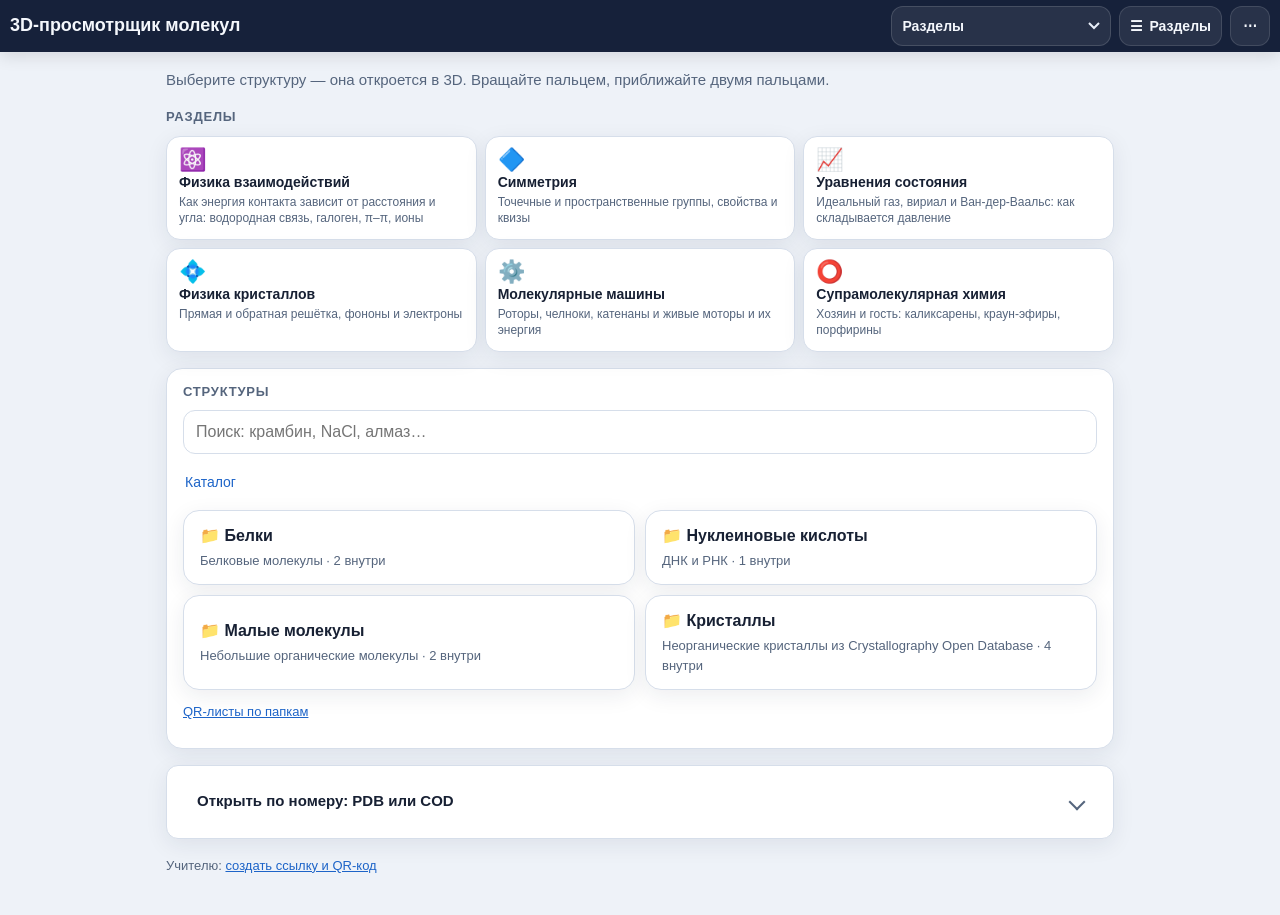
==== index.html @ 047ef9d2 "Catalog and teacher page: shared header, sections menu, «⋯ Ещё», accordions and dark theme; on phone" ====
<!doctype html>
<html lang="ru">
<head>
<meta charset="utf-8">
<meta name="viewport" content="width=device-width, initial-scale=1, maximum-scale=1, user-scalable=no, viewport-fit=cover">
<meta name="theme-color" content="#1f2a44">
<meta name="apple-mobile-web-app-capable" content="yes">
<meta name="mobile-web-app-capable" content="yes">
<title>3D-просмотрщик структур</title>
<link rel="icon" href="data:image/svg+xml,%3Csvg xmlns='http://www.w3.org/2000/svg' viewBox='0 0 64 64'%3E%3Ccircle cx='20' cy='40' r='12' fill='%23e74c3c'/%3E%3Ccircle cx='44' cy='22' r='12' fill='%233498db'/%3E%3Cpath d='M20 40L44 22' stroke='%23555' stroke-width='6'/%3E%3C/svg%3E">
<style>
  :root { --vbar: rgba(22,30,50,.86); --vfg: #fff; --vacc: #4da3ff; --sb: env(safe-area-inset-bottom, 0px); --st: env(safe-area-inset-top, 0px); }
  * { box-sizing: border-box; -webkit-tap-highlight-color: transparent; }
  html, body { margin: 0; height: 100%; overflow: hidden; background: var(--ui-bg); font: 15px/1.35 var(--ui-font); color: var(--ui-fg); overscroll-behavior: none; }
  #viewer { position: fixed; inset: 0; width: 100vw; height: 100vh; height: 100dvh; touch-action: none; }
  #topbar { position: fixed; top: 0; left: 0; right: 0; padding: calc(8px + var(--st)) 12px 8px; display: flex; align-items: center; gap: 8px; background: linear-gradient(var(--vbar), rgba(22,30,50,.0)); color: var(--vfg); pointer-events: none; z-index: 5; }
  #title { flex: 1; font-weight: 600; font-size: 16px; white-space: nowrap; overflow: hidden; text-overflow: ellipsis; text-shadow: 0 1px 3px rgba(0,0,0,.6); }
  #topbar button { pointer-events: auto; }
  .round { width: 40px; height: 40px; border-radius: 50%; border: 0; background: var(--vbar); color: #fff; font-size: 18px; display: grid; place-items: center; cursor: pointer; }
  #toolbar { position: fixed; left: 0; right: 0; bottom: 0; z-index: 5; display: flex; justify-content: space-around; gap: 2px; padding: 6px 4px calc(6px + var(--sb)); background: var(--vbar); backdrop-filter: blur(8px); -webkit-backdrop-filter: blur(8px); overflow-x: auto; }
  #toolbar button, #toolbar a.tb { flex: 1 1 0; min-width: 0; background: none; border: 0; color: #fff; display: flex; flex-direction: column; align-items: center; gap: 2px; font-size: 10px; line-height: 1.1; text-align: center; padding: 4px 0; border-radius: 10px; cursor: pointer; text-decoration: none; }
  #toolbar button:active, #toolbar button.on { background: rgba(255,255,255,.14); }
  #toolbar svg { width: 24px; height: 24px; stroke: currentColor; fill: none; stroke-width: 2; stroke-linecap: round; stroke-linejoin: round; }
  #toolbar button.on { color: var(--vacc); }
  .sheet { position: fixed; left: 0; right: 0; bottom: 0; z-index: 20; background: var(--ui-surface); color: var(--ui-fg); border-radius: 18px 18px 0 0; box-shadow: 0 -6px 30px rgba(0,0,0,.25); max-height: 78vh; overflow: auto; padding: 8px 16px calc(18px + var(--sb)); transform: translateY(105%); transition: transform .22s ease, visibility 0s linear .22s; visibility: hidden; }
  .sheet.open { transform: none; visibility: visible; transition: transform .22s ease, visibility 0s; }
  .sheet .grab { width: 40px; height: 5px; border-radius: 3px; background: var(--ui-line); margin: 2px auto 10px; }
  .sheet h3 { margin: 6px 0 8px; font-size: 17px; }
  .sheet h4 { margin: 14px 0 6px; font-size: 13px; color: var(--ui-muted); text-transform: uppercase; letter-spacing: .04em; }
  .chips { display: flex; flex-wrap: wrap; gap: 8px; }
  .chip { border: 1px solid var(--ui-line); background: var(--ui-surface-2); border-radius: 20px; padding: 9px 14px; font-size: 14px; cursor: pointer; color: var(--ui-fg); }
  .chip.sel { background: var(--ui-acc); border-color: var(--ui-acc); color: var(--ui-acc-fg); }
  .row { display: flex; align-items: center; justify-content: space-between; padding: 10px 0; border-bottom: 1px solid var(--ui-line); font-size: 15px; }
  .row input[type=checkbox] { width: 22px; height: 22px; }
  #backdrop { position: fixed; inset: 0; background: rgba(0,0,0,.25); z-index: 15; display: none; }
  #backdrop.show { display: block; }
  dl { margin: 0; display: grid; grid-template-columns: auto 1fr; gap: 6px 12px; font-size: 14px; }
  dt { color: var(--ui-muted); } dd { margin: 0; word-break: break-word; }
  #toast { position: fixed; left: 50%; bottom: calc(84px + var(--sb)); transform: translateX(-50%); background: rgba(20,24,36,.92); color: #fff; padding: 9px 14px; border-radius: 12px; font-size: 14px; z-index: 30; opacity: 0; transition: opacity .2s; pointer-events: none; max-width: 92vw; text-align: center; }
  #toast.show { opacity: 1; }
  #legend { position: fixed; left: 10px; top: calc(52px + var(--st)); z-index: 6; display: flex; flex-direction: column; gap: 3px; pointer-events: none; max-width: 46vw; }
  #legend div { background: rgba(255,255,255,.88); color: #1d2433; border-radius: 8px; padding: 3px 7px; font-size: 11px; display: flex; gap: 6px; align-items: center; }
  #legend i { width: 12px; height: 12px; border-radius: 3px; display: inline-block; }
  .ixrow { width: 100%; text-align: left; border: 0; border-bottom: 1px solid var(--ui-line); background: transparent; color: var(--ui-fg); padding: 8px 2px; font: inherit; display: flex; gap: 8px; align-items: center; cursor: pointer; }
  .ixrow i { width: 10px; height: 10px; border-radius: 50%; flex: none; }
  #overlay { position: fixed; inset: 0; z-index: 40; display: grid; place-items: center; background: var(--ui-bg); color: var(--ui-fg); padding: 24px; text-align: center; }
  #overlay.hide { display: none; }
  .spinner { width: 46px; height: 46px; border: 4px solid var(--ui-line); border-top-color: var(--ui-acc); border-radius: 50%; animation: spin 0.9s linear infinite; margin: 0 auto 14px; }
  @keyframes spin { to { transform: rotate(360deg); } }
  .err { color: #b3261e; max-width: 420px; }
  a { color: var(--ui-acc); }
  html[data-theme="dark"] .err { color: #fca5a5; }
  .btn { display: inline-flex; align-items: center; justify-content: center; background: var(--ui-acc); color: var(--ui-acc-fg); border: 0; border-radius: 12px; padding: 0 18px; min-height: 44px; font-size: 15px; text-decoration: none; cursor: pointer; }
  .btn.sec { background: var(--ui-surface-2); color: var(--ui-fg); }
  /* Каталог: обычная страница с общей шапкой (assets/ui) */
  #catalog { display: none; }
  html.catmode, html.catmode body { height: auto; overflow-y: auto; overscroll-behavior: auto; }
  html.catmode #viewer, html.catmode #legend { display: none; }
  html.catmode #catalog { display: block; }
  #catalog .wrap { max-width: 980px; margin: 0 auto; padding: 18px 16px calc(28px + var(--sb)); }
  #catalog .hero h1 { font-size: 26px; line-height: 1.2; margin: 0 0 6px; }
  #catalog .hero .muted { font-size: 15px; }
  @media (min-width: 821px) { #catalog .hero h1 { display: none; } }
  .cards { display: grid; gap: 10px; margin: 12px 0; }
  @media (min-width: 760px) { .cards { grid-template-columns: 1fr 1fr; } }
  .card { display: block; width: 100%; text-align: left; font: inherit; cursor: pointer; background: var(--ui-surface); border: 1px solid var(--ui-line); border-radius: 14px; padding: 14px 16px; text-decoration: none; color: inherit; box-shadow: var(--ui-shadow); }
  .card:hover, .seccard:hover { border-color: var(--ui-acc); }
  .card b { display: block; font-size: 16px; margin-bottom: 3px; color: var(--ui-fg); }
  .card span { color: var(--ui-muted); font-size: 13px; }
  .card .tag { display: inline-block; margin-top: 6px; font-size: 12px; color: var(--ui-acc); background: var(--ui-acc-soft); border-radius: 8px; padding: 2px 8px; }
  .idform { display: flex; gap: 8px; margin-top: 8px; }
  .idform input, .search { font-size: 16px; padding: 0 12px; min-height: 44px; border-radius: 12px; border: 1px solid var(--ui-line); background: var(--ui-surface); color: var(--ui-fg); min-width: 0; }
  .idform input { flex: 1; }
  .idform input.upper { text-transform: uppercase; }
  .muted { color: var(--ui-muted); font-size: 13px; }
  .hidden { display: none !important; }
  .crumbs { display: flex; flex-wrap: wrap; gap: 4px; align-items: center; margin: 12px 0 4px; font-size: 14px; }
  .crumbs button { border: 0; background: none; color: var(--ui-acc); font: inherit; padding: 4px 2px; cursor: pointer; min-height: 32px; }
  .crumbs span { color: var(--ui-muted); }
  .search { width: 100%; }
  .block { background: var(--ui-surface); border: 1px solid var(--ui-line); border-radius: var(--ui-r-lg); box-shadow: var(--ui-shadow); padding: 14px 16px; margin: 16px 0; }
  .block > h2, .sections h2, #sheetSecs h3 { font-size: 13px; margin: 0 0 10px; color: var(--ui-muted); text-transform: uppercase; letter-spacing: .06em; }
  .sections { margin: 18px 0 4px; }
  .secgrid { display: grid; grid-template-columns: 1fr 1fr; gap: 8px; }
  @media (min-width: 760px) { #catalog .secgrid { grid-template-columns: 1fr 1fr 1fr; } }
  .seccard { display: flex; flex-direction: column; gap: 3px; background: var(--ui-surface); border: 1px solid var(--ui-line); border-radius: 14px; padding: 12px; text-decoration: none; color: inherit; box-shadow: var(--ui-shadow); min-height: 104px; }
  .seccard .ico { font-size: 22px; line-height: 1; }
  .seccard b { display: block; font-size: 14px; line-height: 1.25; color: var(--ui-fg); }
  .seccard .desc { color: var(--ui-muted); font-size: 12px; line-height: 1.35; }
  #catalog details.ui-fold { margin: 12px 0 0; }
  #catalog details.ui-fold > summary { font-size: 15px; }
  .idlabel { display: block; margin: 10px 0 0; font-size: 13px; color: var(--ui-muted); }
  #catalog .teach { margin-top: 18px; }
  /* круглая кнопка «← Каталог» поверх молекулы */
  a.round { text-decoration: none; pointer-events: auto; }
</style>
<link rel="stylesheet" href="assets/ui/theme.css">
<script>
(function () {
  try {
    var t = localStorage.getItem('ui-theme');
    if (t !== 'dark' && t !== 'light') t = matchMedia('(prefers-color-scheme: dark)').matches ? 'dark' : 'light';
    document.documentElement.setAttribute('data-theme', t);
  } catch (e) { document.documentElement.setAttribute('data-theme', 'light'); }
})();
</script>
</head>
<body data-ui-noback data-ui-title="3D-просмотрщик молекул">
<div id="viewer"></div>
<div id="legend"></div>

<div id="topbar">
  <a class="round" href="./" id="bHome" aria-label="← Каталог" title="← Каталог">←</a>
  <div id="title">Загрузка…</div>
  <button class="round" id="bInfo" aria-label="Информация" title="Информация">i</button>
</div>

<nav id="toolbar">
  <button id="bStyle" data-lock><svg viewBox="0 0 24 24"><circle cx="6" cy="17" r="3"/><circle cx="18" cy="7" r="3"/><path d="M8.5 15.5l7-7"/></svg>Стиль</button>
  <button id="bMeas"><svg viewBox="0 0 24 24"><path d="M4 17l6-6 3 3 7-8"/><path d="M14 6h6v6"/></svg>Измерения</button>
  <button id="bReset"><svg viewBox="0 0 24 24"><path d="M3 12a9 9 0 1 0 3-6.7"/><path d="M3 4v5h5"/></svg>Сброс</button>
  <button id="bSpin"><svg viewBox="0 0 24 24"><path d="M21 12a9 9 0 1 1-3-6.7"/><path d="M21 4v5h-5"/></svg>Вращать</button>
  <button id="bShot"><svg viewBox="0 0 24 24"><path d="M4 8h3l2-3h6l2 3h3v11H4z"/><circle cx="12" cy="13" r="3.5"/></svg>Фото</button>
  <button id="bSecs" type="button" aria-label="Разделы"><svg viewBox="0 0 24 24"><rect x="3" y="3" width="7" height="7" rx="1.5"/><rect x="14" y="3" width="7" height="7" rx="1.5"/><rect x="3" y="14" width="7" height="7" rx="1.5"/><rect x="14" y="14" width="7" height="7" rx="1.5"/></svg>Разделы</button>
  <button id="bFull"><svg viewBox="0 0 24 24"><path d="M4 9V4h5M20 9V4h-5M4 15v5h5M20 15v5h-5"/></svg>Экран</button>
</nav>

<div id="backdrop"></div>

<section class="sheet" id="sheetStyle" aria-label="Вид">
  <div class="grab"></div>
  <h3>Вид молекулы</h3>
  <h4>Стиль</h4><div class="chips" id="chStyle"></div>
  <h4>Цвет</h4><div class="chips" id="chColor"></div>
  <h4>Подписи</h4><div class="chips" id="chLabels"></div>
  <h4>Ещё</h4>
  <label class="row">Поверхность <input type="checkbox" id="cSurf"></label>
  <label class="row">Тёмный фон <input type="checkbox" id="cDark"></label>
  <label class="row">Показать воду <input type="checkbox" id="cWater"></label>
  <label class="row">Показать водороды <input type="checkbox" id="cH"></label>
  <label class="row">Добавить недостающие H <input type="checkbox" id="cAddH"></label>
  <div id="surfBox" class="hidden">
    <h4>Тип поверхности</h4><div class="chips" id="chSurf"></div>
    <h4>Цвет поверхности</h4><div class="chips" id="chScol"></div>
    <label class="f" style="display:block;margin-top:8px">Область</label>
    <div class="chips" id="chSsel"></div>
  </div>
  <h4>Взаимодействия</h4><div class="chips" id="chIx"></div>
  <div class="chips" id="chIxSel"></div>
  <button class="chip" id="bIxList" type="button">Список контактов</button>
  <div id="crystalBox" class="hidden">
    <h4>Кристалл</h4>
    <label class="row">Элементарная ячейка <input type="checkbox" id="cCell"></label>
    <div class="chips" id="chRep"></div>
  </div>
</section>

<section class="sheet" id="sheetMeas" aria-label="Измерения">
  <div class="grab"></div>
  <h3>Измерения</h3>
  <div class="chips" id="chMeas">
    <button type="button" class="chip" data-m="d">Расстояние</button>
    <button type="button" class="chip" data-m="a">Угол</button>
    <button type="button" class="chip" data-m="t">Двугранный угол</button>
  </div>
  <p class="muted" id="measHint">Выберите режим и нажимайте атомы по порядку. Сдвиг и вращение атом не выбирают.</p>
  <div class="chips">
    <button type="button" class="chip" id="bMeasUndo">Назад</button>
    <button type="button" class="chip" id="bMeasCancel">Отмена</button>
    <button type="button" class="chip" id="bMeasClear">Очистить все</button>
  </div>
  <div id="measList"></div>
</section>

<section class="sheet" id="sheetIx" aria-label="Контакты">
  <div class="grab"></div>
  <h3>Контакты</h3>
  <div id="ixList"></div>
</section>

<section class="sheet" id="sheetSecs" aria-label="Разделы">
  <div class="grab"></div>
  <h3>Разделы</h3>
  <div class="secgrid" id="secSheet"></div>
</section>

<section class="sheet" id="sheetInfo" aria-label="Информация">
  <div class="grab"></div>
  <h3 id="iTitle"></h3>
  <dl id="iList"></dl>
  <h4>Управление</h4>
  <p class="muted" style="margin:0">Один палец — вращать. Два пальца: щипок — масштаб, параллельный сдвиг — панорама (можно сразу оба, как на карте). На компьютере: левая кнопка — вращать, колёсико — масштаб, правая кнопка или Ctrl+перетаскивание — панорама.</p>
  <p style="margin:14px 0 0"><a href="./" id="lCatalog">Все структуры</a></p>
</section>

<div id="toast"></div>

<div id="overlay"><div><div class="spinner"></div><div id="ovText">Загружаю структуру…</div></div></div>

<div id="catalog">
  <header class="top" data-ui-header><h1>3D-просмотрщик молекул</h1></header>
  <a href="teacher.html" data-ui-more>🎓 Страница учителя: ссылка и QR</a>
  <a href="qr.html" data-ui-more>QR-листы по папкам</a>
  <button type="button" data-ui-more data-ui-theme>Тема</button>
  <div class="wrap">
    <div class="hero">
      <h1>3D-просмотрщик молекул</h1>
      <div class="muted" id="catLead">Выберите структуру — она откроется в 3D. Вращайте пальцем, приближайте двумя пальцами.</div>
    </div>
    <section class="sections" id="secSections" aria-label="Разделы" data-ui-sec="Разделы">
      <h2>Разделы</h2>
      <div class="secgrid" id="secHome"></div>
    </section>
    <section class="block" id="secStructs" data-ui-sec="Структуры">
      <h2>Структуры</h2>
      <input class="search" id="qSearch" type="search" placeholder="Поиск: крамбин, NaCl, алмаз…" autocomplete="off" enterkeyhint="search">
      <div class="crumbs" id="crumbs"></div>
      <div class="cards" id="cards"><div class="muted">Загружаю список…</div></div>
      <p class="muted" id="qrRow"></p>
    </section>
    <details class="block ui-fold" id="secIds" data-fold="ids" data-ui-sec="Открыть по номеру">
      <summary>Открыть по номеру: PDB или COD</summary>
      <div class="ui-fold-body">
        <label class="idlabel" for="idInput">Белок или ДНК по PDB ID (RCSB)</label>
        <form class="idform" id="idForm"><input class="upper" id="idInput" placeholder="например, 1CRN" maxlength="12" autocomplete="off"><button class="btn">Открыть</button></form>
        <label class="idlabel" for="codInput">Кристалл по номеру COD</label>
        <form class="idform" id="codForm"><input id="codInput" placeholder="например, 1000041" inputmode="numeric" maxlength="10" autocomplete="off"><button class="btn">Открыть</button></form>
      </div>
    </details>
    <p class="muted teach">Учителю: <a href="teacher.html">создать ссылку и QR-код</a></p>
  </div>
</div>

<script src="assets/ui/ui.js"></script>
<script src="assets/vendor/3Dmol-min.js"></script>
<script>window.$3Dmol || document.write('<script src="https://cdn.jsdelivr.net/npm/3dmol@2.5.5/build/3Dmol-min.js"><\/script>')</script>
<script src="assets/vendor/pako.min.js"></script>
<script>window.pako || document.write('<script src="https://cdn.jsdelivr.net/npm/pako@2.1.0/dist/pako.min.js"><\/script>')</script>
<script src="assets/chem.js"></script>
<script src="assets/core.js"></script>
<script>
(function () {
  'use strict';
  const $ = id => document.getElementById(id);
  const o = PV.parseParams();
  let mv = null, loaded = null, info = null;

  function toast(msg, ms) { const t = $('toast'); t.textContent = msg; t.classList.add('show'); clearTimeout(toast._t); toast._t = setTimeout(() => t.classList.remove('show'), ms || 2200); }
  function openSheet(id) { closeSheets(); $(id).classList.add('open'); $('backdrop').classList.add('show'); }
  function closeSheets() { document.querySelectorAll('.sheet.open').forEach(s => s.classList.remove('open')); $('backdrop').classList.remove('show'); }
  $('backdrop').onclick = closeSheets;
  // свайп вниз закрывает шторку
  document.querySelectorAll('.sheet').forEach(s => { let y0 = null; s.addEventListener('touchstart', e => { y0 = s.scrollTop <= 0 ? e.touches[0].clientY : null; }, { passive: true }); s.addEventListener('touchend', e => { if (y0 != null && e.changedTouches[0].clientY - y0 > 70) closeSheets(); y0 = null; }, { passive: true }); });

  // ---------- каталог (если ссылка без структуры) ----------
  let catalog = null, catPath = '';
  function entryHref(entry) { return PV.entryHref(entry.path); }
  function renderCatalog() {
    const q = $('qSearch').value.trim().toLowerCase();
    const box = $('cards');
    box.innerHTML = '';
    $('crumbs').innerHTML = '';
    const tree = catalog.tree || { folders: [], entries: [], title: 'Каталог' };
    if (q) {
      const hits = PV.flatEntries(catalog).filter(e => {
        const src = e.source || {};
        const blob = [e.title, e.description, e.slug, e.path, src.id, src.cid, src.file, src.type].join(' ').toLowerCase();
        return blob.includes(q);
      });
      $('crumbs').textContent = 'Поиск';
      for (const e of hits) box.appendChild(entryCard(e, true));
      if (!hits.length) box.innerHTML = '<div class="muted">Ничего не найдено.</div>';
      $('qrRow').innerHTML = '';
      return;
    }
    const node = PV.findFolder(catalog, catPath) || tree;
    const parts = catPath ? catPath.split('/') : [];
    const crumbBtn = (label, path) => {
      const b = document.createElement('button'); b.type = 'button'; b.textContent = label;
      b.onclick = () => { catPath = path; history.replaceState(null, '', path ? '?folder=' + encodeURIComponent(path) : location.pathname); renderCatalog(); };
      return b;
    };
    $('crumbs').appendChild(crumbBtn('Каталог', ''));
    let acc = '';
    for (const part of parts) {
      acc = acc ? acc + '/' + part : part;
      const sep = document.createElement('span'); sep.textContent = ' / ';
      $('crumbs').append(sep, crumbBtn(part, acc));
    }
    for (const f of node.folders || []) {
      const a = document.createElement('button'); a.type = 'button'; a.className = 'card';
      const n = (f.entries || []).length + (f.folders || []).length;
      a.innerHTML = '<b></b><span></span>';
      a.querySelector('b').textContent = '📁 ' + (f.title || f.path);
      a.querySelector('span').textContent = (f.description ? f.description + ' · ' : '') + n + ' внутри';
      a.onclick = () => { catPath = f.path; history.replaceState(null, '', '?folder=' + encodeURIComponent(f.path)); renderCatalog(); };
      box.appendChild(a);
    }
    for (const e of node.entries || []) box.appendChild(entryCard(e, false));
    if (!(node.folders || []).length && !(node.entries || []).length) box.innerHTML = '<div class="muted">В этой папке пока пусто.</div>';
    $('qrRow').innerHTML = '';
    if (catPath) {
      const a = document.createElement('a');
      a.href = 'qr.html?folder=' + encodeURIComponent(catPath);
      a.textContent = 'QR-лист этой папки';
      $('qrRow').appendChild(a);
    } else {
      const a = document.createElement('a'); a.href = 'qr.html'; a.textContent = 'QR-листы по папкам';
      $('qrRow').appendChild(a);
    }
  }
  function sourceTag(e) {
    const s = e.source || {};
    if (s.type === 'cod') return 'COD ' + (s.id || '');
    if (s.type === 'ccdc') return 'CCDC ' + (s.id || '');
    if (s.type === 'rcsb') return 'RCSB ' + (s.id || '');
    if (s.type === 'pubchem') return 'PubChem ' + (s.cid || '');
    return s.file || '';
  }
  function entryCard(e, withPath) {
    const a = document.createElement('a'); a.className = 'card'; a.href = entryHref(e);
    a.innerHTML = '<b></b><span></span>';
    a.querySelector('b').textContent = e.title || e.slug;
    const bits = [];
    if (e.description) bits.push(e.description);
    if (withPath && e.path && e.path.includes('/')) bits.push(e.path.split('/').slice(0, -1).join(' / '));
    a.querySelector('span').textContent = bits.join(' · ');
    const tag = sourceTag(e);
    if (tag) { const t = document.createElement('div'); t.className = 'tag'; t.textContent = tag; a.appendChild(t); }
    return a;
  }
  async function showCatalog() {
    $('overlay').classList.add('hide'); $('catalog').classList.add('show'); document.documentElement.classList.add('catmode');
    $('topbar').classList.add('hidden'); $('toolbar').classList.add('hidden');
    document.title = '3D-просмотрщик молекул';
    const folder = new URLSearchParams(location.search).get('folder') || '';
    catPath = folder;
    try {
      catalog = await PV.loadIndex();
      renderCatalog();
    } catch (e) { $('cards').innerHTML = '<div class="muted">Список структур недоступен (structures/index.json).</div>'; }
  }
  $('qSearch').addEventListener('input', () => catalog && renderCatalog());
  $('idForm').onsubmit = e => { e.preventDefault(); const v = $('idInput').value.trim(); if (v) location.href = '?id=' + encodeURIComponent(v.toUpperCase()); };
  $('codForm').onsubmit = e => { e.preventDefault(); const v = $('codInput').value.trim(); if (v) location.href = '?cod=' + encodeURIComponent(v); };

  // ---------- загрузка структуры ----------
  function showError(e) {
    const box = document.createElement('div');
    const msg = document.createElement('div');
    msg.className = 'err'; msg.id = 'errText';
    msg.textContent = 'Не удалось открыть структуру. ' + (e && e.message || e);
    box.appendChild(msg);
    if (e && e.link) {
      const a = document.createElement('a');
      a.className = 'btn'; a.href = e.link; a.target = '_blank'; a.rel = 'noopener';
      a.textContent = 'Открыть карточку источника'; a.style.marginTop = '12px';
      box.appendChild(document.createElement('p')).appendChild(a);
    }
    const p = document.createElement('p');
    const back = document.createElement('a'); back.className = 'btn sec'; back.href = './'; back.textContent = 'Открыть список структур';
    p.appendChild(back); box.appendChild(p);
    $('overlay').innerHTML = ''; $('overlay').appendChild(box); $('overlay').classList.remove('hide');
  }
  async function start() {
    try { if (o.entry) await PV.applyCatalogEntry(o); }
    catch (e) { console.warn(e); showError(e); return; }
    if (!o.src) return showCatalog();
    document.body.style.background = '#' + o.bg;
    try {
      loaded = await PV.loadSource(o.src, o);
      info = PV.parseHeader(loaded.text, loaded.fmt, loaded.name);
      mv = new PV.MolView($('viewer'), o);
      mv.onMeas = () => renderMeas();
      mv.onAtomClick = a => {
        const parts = [a.elem];
        if (a.atom && a.atom !== a.elem) parts.push('(' + a.atom + ')');
        if (a.resn && mv.stats.isMacro) parts.push('· ' + a.resn + ' ' + a.resi + (a.chain ? ' цепь ' + a.chain : ''));
        else if (a.resn && a.resn !== 'UNL' && a.resn !== 'UNK') parts.push('· ' + a.resn);
        if (a.partialCharge != null && isFinite(+a.partialCharge)) parts.push('· заряд ' + (+a.partialCharge).toFixed(2));
        toast(ELEM[a.elem] ? parts.join(' ') + ' — ' + ELEM[a.elem] : parts.join(' '));
      };
      mv.load(loaded.text, loaded.fmt);
      let entry = o.entryMeta || null;
      if (!entry && (o.src.kind === 'repo' || o.src.cod)) {
        try {
          const j = await PV.loadIndex();
          const rel = (o.src.path || '').replace(/^\.\//, '').replace(/^structures\//, '');
          const base = rel.split('/').pop();
          entry = PV.flatEntries(j).find(s => {
            const folder = s.path.includes('/') ? s.path.split('/').slice(0, -1).join('/') : '';
            const fp = (folder ? folder + '/' : '') + ((s.source && s.source.file) || '');
            return fp === rel;
          }) || PV.flatEntries(j).filter(s => s.source && s.source.file === base).length === 1 && PV.flatEntries(j).find(s => s.source && s.source.file === base);
        } catch (e) { /* каталог необязателен */ }
      }
      if (entry && entry.description) info.description = entry.description;
      const title = o.title || (entry && entry.title) || PV.titleCase(info.compound[0] && info.title.length > 70 ? info.compound.join(', ') : info.title) || loaded.name;
      $('title').textContent = title; document.title = title + ' — 3D';
      fillInfo(title);
      syncUI();
      $('overlay').classList.add('hide');
    } catch (e) {
      console.warn(e);
      showError(e);
    }
  }
  const ELEM = { H: 'водород', C: 'углерод', N: 'азот', O: 'кислород', S: 'сера', P: 'фосфор', F: 'фтор', CL: 'хлор', Cl: 'хлор', BR: 'бром', Br: 'бром', I: 'иод', NA: 'натрий', Na: 'натрий', K: 'калий', MG: 'магний', Mg: 'магний', CA: 'кальций', Ca: 'кальций', FE: 'железо', Fe: 'железо', ZN: 'цинк', Zn: 'цинк', CU: 'медь', Cu: 'медь', MN: 'марганец', Mn: 'марганец', CO: 'кобальт', Co: 'кобальт', NI: 'никель', Ni: 'никель', SE: 'селен', Se: 'селен', B: 'бор', SI: 'кремний', Si: 'кремний' };

  function fillInfo(title) {
    $('iTitle').textContent = title;
    const st = mv.stats, rows = [];
    if (info.description) rows.push(['Описание', info.description]);
    if (info.title && info.title !== title) rows.push(['Название', PV.titleCase(info.title)]);
    if (info.compound.length) rows.push(['Молекулы', info.compound.map(PV.titleCase).join('; ')]);
    if (info.idcode) rows.push(['PDB ID', info.idcode]);
    if (info.organism) rows.push(['Организм', PV.titleCase(info.organism)]);
    if (info.method) rows.push(['Метод', PV.titleCase(info.method)]);
    if (info.resolution) rows.push(['Разрешение', info.resolution]);
    rows.push(['Атомов', st.atoms.toLocaleString('ru-RU') + (st.water ? ' (из них воды: ' + st.water + ')' : '')]);
    if (st.aminoacids) rows.push(['Аминокислот', st.aminoacids]);
    if (st.nucleotides) rows.push(['Нуклеотидов', st.nucleotides + '+']);
    if (st.chains.length && st.isMacro) rows.push(['Цепи', st.chains.join(', ')]);
    if (mv.hasCell) {
      const c = mv.model.getCrystData();
      if (c) rows.push(['Ячейка', [c.a, c.b, c.c].map(x => Number(x).toFixed(2)).join(' × ') + ' Å']);
      rows.push(['Повтор ячеек', PV.repLabel(mv.o.rep)]);
    }
    if (mv.chargeMethod) rows.push(['Заряды', mv.chargeMethod]);
    if (mv.hWarn) rows.push(['Водороды', mv.hWarn]);
    rows.push(['Источник', loaded.origin + ' (' + loaded.fmt.toUpperCase() + ')']);
    $('iList').innerHTML = '';
    for (const [k, v] of rows) { const dt = document.createElement('dt'); dt.textContent = k; const dd = document.createElement('dd'); dd.textContent = v; $('iList').append(dt, dd); }
    const link = loaded.link || (info.idcode ? 'https://www.rcsb.org/structure/' + info.idcode : '');
    if (link) { const dt = document.createElement('dt'); dt.textContent = 'Подробнее'; const dd = document.createElement('dd'); const a = document.createElement('a'); a.href = link; a.target = '_blank'; a.rel = 'noopener'; a.textContent = link.replace(/^https:\/\/(www\.)?/, ''); dd.append(a); $('iList').append(dt, dd); }
  }

  // ---------- панель «Стиль» ----------
  function chips(boxId, dict, key, filter) {
    const box = $(boxId); box.innerHTML = '';
    for (const [k, label] of Object.entries(dict)) {
      if (filter && !filter(k)) continue;
      const b = document.createElement('button'); b.className = 'chip'; b.textContent = label; b.dataset.k = k;
      b.onclick = () => { mv.apply({ [key]: k }); syncUI(); };
      box.appendChild(b);
    }
  }
  function syncUI() {
    const st = mv.stats;
    chips('chStyle', PV.STYLES, 'style', k => k !== 'auto' && (k !== 'cartoon' || st.hasPolymer));
    chips('chColor', PV.COLORS, 'color', k => k !== 'auto' && ((k !== 'chain' && k !== 'ss') || st.isMacro));
    chips('chLabels', PV.LABELS, 'labels', k => k !== 'res' || st.isMacro);
    const es = mv.effectiveStyle(), ec = mv.effectiveColor(es);
    $('chStyle').querySelectorAll('.chip').forEach(c => c.classList.toggle('sel', c.dataset.k === es));
    $('chColor').querySelectorAll('.chip').forEach(c => c.classList.toggle('sel', c.dataset.k === ec));
    $('chLabels').querySelectorAll('.chip').forEach(c => c.classList.toggle('sel', c.dataset.k === mv.o.labels));
    $('cSurf').checked = PV.isOn(mv.o.surface) || ['vdw', 'ms', 'sas'].includes(mv.o.surface);
    $('cDark').checked = PV.isDark(mv.o.bg);
    $('cWater').checked = PV.isOn(mv.o.water); $('cWater').closest('.row').classList.toggle('hidden', !st.water);
    $('cH').checked = PV.isOn(mv.o.h); $('cH').closest('.row').classList.toggle('hidden', !st.hyd && !PV.isOn(mv.o.addh));
    $('cAddH').checked = PV.isOn(mv.o.addh);
    const surfOn = !!mv._surfType();
    $('surfBox').classList.toggle('hidden', !surfOn);
    chipSet('chSurf', { '1': 'Авто', vdw: 'vdW', sas: 'SAS', ses: 'SES' }, mv.o.surface === 'ms' ? 'ses' : (['vdw', 'sas', 'ses'].includes(mv.o.surface) ? mv.o.surface : '1'), v => mv.apply({ surface: v }));
    chipSet('chScol', { '': 'Как молекула', element: 'Элементы', charge: 'Заряд', hp: 'Гидрофобность', chain: 'Цепи' }, mv.o.scol || '', v => mv.apply({ scol: v }));
    chipSet('chSsel', { all: 'Вся', ligand: 'Лиганд', chain: 'Цепь', res: 'Остаток' }, mv.o.ssel || 'all', v => mv.apply({ ssel: v }));
    const ixOn = new Set(String(mv.o.ix || '').split(/[,+\s]+/).filter(Boolean));
    chipSet('chIx', { hb: 'H-связи', xb: 'Галоген', salt: 'Ионные', pi: 'π–π', cat: 'Катион–π', hp: 'Гидрофоб.', vdw: 'vdW' }, null, (k) => {
      if (ixOn.has(k)) ixOn.delete(k); else ixOn.add(k);
      mv.apply({ ix: [...ixOn].join(',') });
      syncUI();
    }, ixOn);
    chipSet('chIxSel', { all: 'Все пары', chain: 'Между цепями', ligand: 'Лиганд/белок', res: 'У остатка' }, mv.o.ixsel || 'all', v => mv.apply({ ixsel: v }));
    renderLegend();
    renderIxList();
    renderMeas();
    $('crystalBox').classList.toggle('hidden', !mv.hasCell);
    $('cCell').checked = PV.isOn(mv.o.cell);
    const repBox = $('chRep'); repBox.innerHTML = '';
    if (mv.hasCell) {
      for (const [k, label] of Object.entries(PV.REPS)) {
        const b = document.createElement('button'); b.type = 'button'; b.className = 'chip'; b.textContent = label;
        const on = k === '' ? !PV.parseRep(mv.o.rep) : PV.repLabel(mv.o.rep) === PV.repLabel(k);
        b.classList.toggle('sel', on);
        b.onclick = () => { mv.apply({ rep: k }); syncUI(); };
        repBox.appendChild(b);
      }
    }
    $('bSpin').classList.toggle('on', !!mv.spinning);
    document.body.style.background = '#' + mv.o.bg;
  }
  $('cSurf').onchange = e => { if (e.target.checked && mv.stats.atoms > 20000) toast('Поверхность для большой молекулы считается долго…', 3000); setTimeout(() => { mv.apply({ surface: e.target.checked ? '1' : '0' }); syncUI(); }, 30); };
  $('cDark').onchange = e => { const bg = e.target.checked ? (PV.isDark(o.bg) ? o.bg : '111827') : (PV.isDark(o.bg) ? 'ffffff' : o.bg); mv.apply({ bg }); syncUI(); };
  $('cWater').onchange = e => mv.apply({ water: e.target.checked ? '1' : '0' });
  $('cH').onchange = e => mv.apply({ h: e.target.checked ? '1' : '0' });
  $('cAddH').onchange = e => { if (e.target.checked && mv.stats.atoms > 8000) toast('Большая структура: добавление H может занять время', 3000); mv.apply({ addh: e.target.checked ? '1' : '0' }); syncUI(); if (mv.hWarn) toast(mv.hWarn, 3200); };
  $('cCell').onchange = e => { mv.apply({ cell: e.target.checked ? '1' : '0' }); o.explicit.cell = true; mv.o.explicit = o.explicit; };
  $('bIxList').onclick = () => mv && openSheet('sheetIx');
  function chipSet(id, dict, current, fn, onSet) {
    const box = $(id); if (!box) return; box.innerHTML = '';
    for (const [k, label] of Object.entries(dict)) {
      const b = document.createElement('button'); b.type = 'button'; b.className = 'chip'; b.textContent = label;
      b.classList.toggle('sel', onSet ? onSet.has(k) : String(current) === String(k));
      b.onclick = () => { fn(k); if (!onSet) syncUI(); };
      box.appendChild(b);
    }
  }
  function renderLegend() {
    const box = $('legend'); if (!box || !mv) return; box.innerHTML = '';
    const items = [];
    if (mv.o.color === 'charge' || mv.o.scol === 'charge') {
      items.push(['#3b82f6', 'заряд −'], ['#ffffff', '0'], ['#ef4444', 'заряд +']);
      if (mv.chargeMethod) items.push(['#e5e7eb', mv.chargeMethod]);
    }
    if (mv.o.color === 'hp' || mv.o.scol === 'hp') items.push(['#f59e0b', 'гидрофобно'], ['#38bdf8', 'гидрофильно']);
    const seen = new Set();
    for (const rec of mv.interactions || []) {
      if (seen.has(rec.type) || !window.PVChem) continue;
      seen.add(rec.type);
      const spec = PVChem.IX[rec.type];
      if (spec) items.push([spec.color, spec.name]);
    }
    for (const [c, t] of items) {
      const d = document.createElement('div');
      d.innerHTML = '<i></i><span></span>';
      d.querySelector('i').style.background = c;
      d.querySelector('span').textContent = t;
      box.appendChild(d);
    }
  }
  function renderIxList() {
    const box = $('ixList'); if (!box || !mv) return; box.innerHTML = '';
    const list = mv.interactions || [];
    if (mv.ixWarn) { const p = document.createElement('p'); p.className = 'muted'; p.textContent = mv.ixWarn; box.appendChild(p); }
    if (!list.length) { const p = document.createElement('p'); p.className = 'muted'; p.textContent = mv.o.ix ? 'Таких контактов не найдено.' : 'Отметьте типы контактов в панели «Стиль».'; box.appendChild(p); return; }
    list.forEach((rec, i) => {
      const b = document.createElement('button'); b.type = 'button'; b.className = 'ixrow';
      const spec = window.PVChem ? PVChem.IX[rec.type] : null;
      b.innerHTML = '<i></i><span></span>';
      b.querySelector('i').style.background = spec ? spec.color : '#999';
      b.querySelector('span').textContent = rec.text;
      b.onclick = () => { const r = mv.focusInteraction(i); if (r) toast(r.text, 2600); };
      box.appendChild(b);
    });
  }

  // ---------- кнопки ----------
  if (PV.isOn(o.lock)) $('bStyle').classList.add('hidden');
  $('bStyle').onclick = () => mv && openSheet('sheetStyle');
  $('bMeas').onclick = () => mv && openSheet('sheetMeas');
  $('chMeas').onclick = e => {
    const b = e.target.closest('[data-m]'); if (!b || !mv) return;
    mv.setMeasMode(mv.measMode === b.dataset.m ? null : b.dataset.m);
    renderMeas();
  };
  $('bMeasUndo').onclick = () => { if (!mv) return; mv.undoPick(); renderMeas(); };
  $('bMeasCancel').onclick = () => { if (!mv) return; mv.cancelPick(); renderMeas(); };
  $('bMeasClear').onclick = () => { if (!mv) return; mv.clearMeas(); renderMeas(); };
  function renderMeas() {
    if (!mv) return;
    const mode = mv.measMode;
    const need = mode ? PV.MEAS_NEED[mode] : 0;
    $('chMeas').querySelectorAll('[data-m]').forEach(b => b.classList.toggle('sel', b.dataset.m === mode));
    $('bMeas').classList.toggle('on', !!mode);
    $('measHint').textContent = mode
      ? ('Выбрано ' + mv.pick.length + ' из ' + need + '. ' + (mode === 'd' ? 'Два атома — длина в ангстремах.' : mode === 'a' ? 'Три атома: угол при втором.' : 'Четыре атома по связи: двугранный угол от −180° до 180°.'))
      : 'Выберите режим и нажимайте атомы по порядку. Вращение и сдвиг двумя пальцами атом не выбирают.';
    const box = $('measList'); box.innerHTML = '';
    if (!mv.meas.length) {
      const p = document.createElement('p'); p.className = 'muted'; p.textContent = 'Пока нет измерений.'; box.appendChild(p); return;
    }
    mv.meas.forEach((m, i) => {
      const row = document.createElement('div'); row.className = 'ixrow';
      const span = document.createElement('span'); span.textContent = PV.MEAS_NAME[m.type] + ': ' + m.text;
      const del = document.createElement('button'); del.type = 'button'; del.textContent = '✕'; del.style.cssText = 'border:0;background:#fee2e2;border-radius:8px;padding:6px 8px;cursor:pointer';
      del.onclick = () => { mv.deleteMeas(i); renderMeas(); };
      row.append(span, del); box.appendChild(row);
    });
  }
  $('bInfo').onclick = () => mv && openSheet('sheetInfo');
  $('bReset').onclick = () => { if (!mv) return; mv.reset(); toast('Вид сброшен'); };
  $('bSpin').onclick = () => { if (!mv) return; mv.setSpin(!mv.spinning); syncUI(); };
  const SECTIONS = [
    ['interactions.html', '⚛️', 'Физика взаимодействий', 'Как энергия контакта зависит от расстояния и угла: водородная связь, галоген, π–π, ионы'],
    ['symmetry.html', '🔷', 'Симметрия', 'Точечные и пространственные группы, свойства и квизы'],
    ['eos.html', '📈', 'Уравнения состояния', 'Идеальный газ, вириал и Ван-дер-Ваальс: как складывается давление'],
    ['lattice.html', '💠', 'Физика кристаллов', 'Прямая и обратная решётка, фононы и электроны'],
    ['machines.html', '⚙️', 'Молекулярные машины', 'Роторы, челноки, катенаны и живые моторы и их энергия'],
    ['supra.html', '⭕', 'Супрамолекулярная химия', 'Хозяин и гость: каликсарены, краун-эфиры, порфирины']
  ];
  function fillSections(box) {
    if (!box || box.childElementCount) return;
    SECTIONS.forEach(s => {
      const a = document.createElement('a');
      a.className = 'seccard';
      a.href = s[0];
      a.innerHTML = '<span class="ico"></span><b></b><span class="desc"></span>';
      a.querySelector('.ico').textContent = s[1];
      a.querySelector('b').textContent = s[2];
      a.querySelector('.desc').textContent = s[3];
      box.appendChild(a);
    });
  }
  fillSections($('secHome'));
  // в шторке ссылки появляются только при открытии: на главной нет второй копии карточек
  $('bSecs').onclick = () => { fillSections($('secSheet')); openSheet('sheetSecs'); };
  $('bShot').onclick = async () => {
    if (!mv) return;
    try { await PV.saveImage(mv.pngDataURL(), PV.safeName($('title').textContent) + '.png'); } catch (e) { toast('Не удалось сохранить снимок'); }
  };
  const de = document.documentElement;
  const canFS = !!(de.requestFullscreen || de.webkitRequestFullscreen);
  if (!canFS) $('bFull').classList.add('hidden');
  $('bFull').onclick = () => {
    const fsEl = document.fullscreenElement || document.webkitFullscreenElement;
    if (fsEl) (document.exitFullscreen || document.webkitExitFullscreen).call(document);
    else (de.requestFullscreen || de.webkitRequestFullscreen).call(de);
  };
  document.addEventListener('fullscreenchange', () => $('bFull').classList.toggle('on', !!document.fullscreenElement));
  window.addEventListener('orientationchange', () => setTimeout(() => mv && (mv.viewer.resize(), mv.viewer.render()), 300));

  window.pdbViewer = { get mv() { return mv; }, get info() { return info; }, get loaded() { return loaded; } };
  start();
})();
</script>
</body>
</html>
---- assets/ui/theme.css ----
/* Общая дизайн-система учебных разделов: токены, шапка, карточки, чипы, кнопки, ползунки,
   свёртки, меню «⋯ Ещё», нижняя шторка и «сцена», которая на телефоне липнет к верху. */
:root {
  --ui-font: -apple-system, BlinkMacSystemFont, "Segoe UI", Roboto, "Helvetica Neue", Arial, sans-serif;
  --ui-fs-xs: 12px; --ui-fs-sm: 14px; --ui-fs: 16px; --ui-fs-lg: 18px; --ui-fs-xl: 22px;
  --ui-sp-1: 4px; --ui-sp-2: 8px; --ui-sp-3: 12px; --ui-sp-4: 16px; --ui-sp-5: 24px; --ui-sp-6: 32px;
  --ui-r-sm: 8px; --ui-r: 12px; --ui-r-lg: 16px; --ui-r-pill: 999px;
  --ui-touch: 44px;
  --ui-bar-h: 52px;
  --ui-safe-t: env(safe-area-inset-top, 0px);
  --ui-safe-b: env(safe-area-inset-bottom, 0px);
  --ui-stage-h: 50dvh;
  --ui-bg: #eef2f8;
  --ui-surface: #ffffff;
  --ui-surface-2: #f5f7fb;
  --ui-fg: #172033;
  --ui-muted: #55657d;
  --ui-line: #d6deea;
  --ui-acc: #1d64c8;
  --ui-acc-fg: #ffffff;
  --ui-acc-soft: #e4eefc;
  --ui-bar: #16213a;
  --ui-bar-fg: #f4f7fc;
  --ui-shadow: 0 6px 22px rgba(20, 32, 60, .08);
  --ui-shadow-lg: 0 18px 50px rgba(15, 25, 45, .22);
  --ui-focus: 0 0 0 3px color-mix(in srgb, var(--ui-acc) 40%, transparent);
  color-scheme: light;
}
html[data-theme="dark"] {
  --ui-bg: #0c121c;
  --ui-surface: #161f2f;
  --ui-surface-2: #1c2638;
  --ui-fg: #e8eef8;
  --ui-muted: #a3b1c7;
  --ui-line: #2b3a51;
  --ui-acc: #5aa9ff;
  --ui-acc-fg: #04121f;
  --ui-acc-soft: #1b3150;
  --ui-bar: #0a0f19;
  --ui-bar-fg: #eef3fb;
  --ui-shadow: 0 6px 22px rgba(0, 0, 0, .35);
  --ui-shadow-lg: 0 18px 50px rgba(0, 0, 0, .55);
  color-scheme: dark;
}
@media (prefers-color-scheme: dark) {
  html:not([data-theme]) {
    --ui-bg: #0c121c; --ui-surface: #161f2f; --ui-surface-2: #1c2638; --ui-fg: #e8eef8; --ui-muted: #a3b1c7;
    --ui-line: #2b3a51; --ui-acc: #5aa9ff; --ui-acc-fg: #04121f; --ui-acc-soft: #1b3150; --ui-bar: #0a0f19;
    color-scheme: dark;
  }
}
/* Старые переменные страниц читают общие токены, поэтому все разделы выглядят одинаково. */
html.ui {
  --bg: var(--ui-bg); --card: var(--ui-surface); --fg: var(--ui-fg); --ink: var(--ui-fg); --muted: var(--ui-muted);
  --line: var(--ui-line); --acc: var(--ui-acc); --acc-soft: var(--ui-acc-soft); --shadow: var(--ui-shadow);
  --chip: var(--ui-surface-2); --chip-fg: var(--ui-fg); --bar: var(--ui-bar);
}
html.ui body { font-family: var(--ui-font); background: var(--ui-bg); color: var(--ui-fg); -webkit-text-size-adjust: 100%; }
html.ui { scroll-behavior: smooth; }
@media (prefers-reduced-motion: reduce) { html.ui { scroll-behavior: auto; } }
html.ui :focus-visible { outline: none; box-shadow: var(--ui-focus); border-radius: var(--ui-r-sm); }
html.ui h2[id], html.ui [data-ui-sec] { scroll-margin-top: calc(var(--ui-bar-h) + var(--ui-safe-t) + 8px); }

/* ---------- шапка ---------- */
html.ui .ui-bar {
  position: sticky; top: 0; z-index: 40;
  display: flex; align-items: center; gap: var(--ui-sp-2);
  min-height: calc(var(--ui-bar-h) + var(--ui-safe-t));
  padding: var(--ui-safe-t) max(10px, env(safe-area-inset-right)) 0 max(10px, env(safe-area-inset-left));
  background: var(--ui-bar); color: var(--ui-bar-fg);
  box-shadow: 0 1px 0 rgba(255, 255, 255, .06), 0 4px 16px rgba(0, 0, 0, .12);
  margin: 0 !important; border: 0 !important; border-radius: 0 !important;
}
html.ui .ui-bar > .ui-orig { display: none !important; }
html.ui .ui-bar a.ui-back, html.ui .ui-bar .ui-btn {
  display: inline-flex; align-items: center; justify-content: center; gap: 6px;
  min-height: 40px; min-width: 40px; padding: 0 10px; border-radius: var(--ui-r);
  color: var(--ui-bar-fg); background: rgba(255, 255, 255, .08); border: 1px solid rgba(255, 255, 255, .12);
  font: 600 var(--ui-fs-sm)/1 var(--ui-font); text-decoration: none; cursor: pointer; white-space: nowrap;
}
html.ui .ui-bar a.ui-back:hover, html.ui .ui-bar .ui-btn:hover { background: rgba(255, 255, 255, .16); }
html.ui .ui-bar .ui-title { flex: 1 1 auto; min-width: 0; margin: 0; font: 700 var(--ui-fs-lg)/1.2 var(--ui-font); white-space: nowrap; overflow: hidden; text-overflow: ellipsis; color: var(--ui-bar-fg); }
html.ui .ui-bar .ui-jump {
  flex: 0 1 220px; min-width: 0; min-height: 40px; padding: 0 30px 0 10px; border-radius: var(--ui-r);
  color: var(--ui-bar-fg); background: rgba(255, 255, 255, .08) url("data:image/svg+xml,%3Csvg xmlns='http://www.w3.org/2000/svg' width='12' height='8'%3E%3Cpath d='M1 1l5 5 5-5' stroke='%23e8eef8' stroke-width='2' fill='none'/%3E%3C/svg%3E") no-repeat right 10px center;
  border: 1px solid rgba(255, 255, 255, .14); font: 600 var(--ui-fs-sm)/1 var(--ui-font); -webkit-appearance: none; appearance: none;
  text-overflow: ellipsis;
}
html.ui .ui-bar .ui-jump option { color: #111; background: #fff; }
.ui-menu { position: relative; }
.ui-menu > .ui-pop {
  position: absolute; right: 0; top: calc(100% + 6px); z-index: 60; min-width: 230px; max-width: min(92vw, 340px);
  max-height: min(70dvh, 520px); overflow: auto; padding: 6px;
  background: var(--ui-surface); color: var(--ui-fg); border: 1px solid var(--ui-line); border-radius: var(--ui-r-lg); box-shadow: var(--ui-shadow-lg);
}
.ui-menu > .ui-pop[hidden] { display: none; }
.ui-pop a, .ui-pop button, .ui-pop .ui-item {
  display: flex; align-items: center; gap: 10px; width: 100%; min-height: var(--ui-touch); padding: 8px 12px; margin: 0;
  border: 0; border-radius: var(--ui-r); background: transparent; color: var(--ui-fg); text-decoration: none; text-align: left;
  font: 500 var(--ui-fs) / 1.25 var(--ui-font); cursor: pointer; box-shadow: none;
}
.ui-pop a:hover, .ui-pop button:hover { background: var(--ui-acc-soft); }
.ui-pop a[aria-current="page"] { background: var(--ui-acc-soft); color: var(--ui-acc); font-weight: 700; }
.ui-pop .ui-sep { height: 1px; background: var(--ui-line); margin: 6px 4px; }
.ui-pop .ui-cap { font-size: var(--ui-fs-xs); color: var(--ui-muted); padding: 6px 12px 2px; text-transform: uppercase; letter-spacing: .04em; }
@media (max-width: 820px) {
  html.ui .ui-bar .ui-title { display: none; }
  html.ui .ui-bar .ui-jump { flex: 1 1 auto; }
  html.ui .ui-bar a.ui-back .ui-lbl { display: none; }
}
@media (max-width: 380px) { .ui-bar .ui-sec-btn .ui-lbl { display: none; } }

/* ---------- общие элементы ---------- */
html.ui .card, .ui-card { background: var(--ui-surface); border: 1px solid var(--ui-line); border-radius: var(--ui-r-lg); box-shadow: var(--ui-shadow); }
html.ui button, html.ui select, html.ui input, html.ui textarea { font-family: var(--ui-font); }
html.ui input[type="range"] { accent-color: var(--ui-acc); width: 100%; min-height: 32px; touch-action: pan-y; }
html.ui .chip, html.ui .chips button, html.ui .btn { min-height: 40px; }
@media (pointer: coarse) {
  html.ui button, html.ui .btn, html.ui .chip, html.ui select, html.ui summary { min-height: var(--ui-touch); }
  html.ui input[type="range"] { min-height: var(--ui-touch); }
  html.ui input[type="checkbox"], html.ui input[type="radio"] { width: 22px; height: 22px; }
}
.ui-val { font-variant-numeric: tabular-nums; font-weight: 700; color: var(--ui-acc); }
.ui-chip-select { display: none; width: 100%; min-height: var(--ui-touch); padding: 0 12px; border-radius: var(--ui-r); border: 1px solid var(--ui-line); background: var(--ui-surface); color: var(--ui-fg); font: 600 var(--ui-fs)/1 var(--ui-font); }
@media (max-width: 820px) {
  .ui-chips-to-select > .ui-chip-select { display: block; }
  .ui-chips-to-select > :not(.ui-chip-select) { display: none !important; }
}

/* ---------- свёртки ---------- */
details.ui-fold { border: 1px solid var(--ui-line); border-radius: var(--ui-r); background: var(--ui-surface); margin: var(--ui-sp-3) 0; }
details.ui-fold > summary {
  list-style: none; display: flex; align-items: center; gap: 10px; min-height: var(--ui-touch); padding: 8px 14px;
  font: 700 var(--ui-fs) / 1.25 var(--ui-font); cursor: pointer; user-select: none; -webkit-user-select: none;
}
details.ui-fold > summary::-webkit-details-marker { display: none; }
details.ui-fold > summary::after { content: ""; margin-left: auto; width: 10px; height: 10px; border-right: 2px solid var(--ui-muted); border-bottom: 2px solid var(--ui-muted); transform: rotate(45deg); transition: transform .15s; }
details.ui-fold[open] > summary::after { transform: rotate(-135deg); }
details.ui-fold > summary small { font-weight: 500; color: var(--ui-muted); font-size: var(--ui-fs-xs); }
details.ui-fold > .ui-fold-body { padding: 0 14px 14px; }
details.ui-fold.ui-flat { border: 0; background: transparent; margin: 0; }
details.ui-fold.ui-flat > .ui-fold-body { padding: 0; }

/* ---------- сегменты / вкладки ---------- */
.ui-seg { display: flex; gap: 4px; padding: 4px; background: var(--ui-surface-2); border: 1px solid var(--ui-line); border-radius: var(--ui-r); overflow-x: auto; scrollbar-width: none; }
.ui-seg::-webkit-scrollbar { display: none; }
.ui-seg > button { flex: 1 0 auto; min-height: 38px; padding: 0 12px; border: 0; border-radius: 9px; background: transparent; color: var(--ui-fg); font: 600 var(--ui-fs-sm)/1 var(--ui-font); cursor: pointer; }
.ui-seg > button[aria-selected="true"], .ui-seg > button.on { background: var(--ui-surface); color: var(--ui-acc); box-shadow: 0 1px 4px rgba(0, 0, 0, .12); }

/* ---------- сцена + управление ---------- */
.ui-pane { position: relative; }
.ui-stage { background: var(--ui-surface); }
.ui-stage-tabs { margin-bottom: 6px; }
.ui-readout { font: 600 var(--ui-fs-sm)/1.35 var(--ui-font); color: var(--ui-fg); }
.ui-readout:empty { display: none; }
@media (max-width: 820px) {
  .ui-pane > .ui-stage {
    position: sticky; top: calc(var(--ui-bar-h) + var(--ui-safe-t)); z-index: 20;
    max-height: var(--ui-stage-h); overflow: hidden;
    margin: 0 calc(-1 * var(--ui-pad, 12px)); padding: 8px var(--ui-pad, 12px) 6px;
    border-bottom: 1px solid var(--ui-line); box-shadow: 0 8px 16px -10px rgba(0, 0, 0, .25);
  }
  .ui-pane > .ui-controls :is(input, select, button, textarea, summary, label) {
    scroll-margin-top: calc(var(--ui-bar-h) + var(--ui-safe-t) + var(--ui-stage-h) + 12px);
    scroll-margin-bottom: calc(16px + var(--ui-safe-b));
  }
  .ui-pane > .ui-controls { padding-top: 6px; }
}
@media (min-width: 821px) {
  .ui-pane.ui-split { display: grid; grid-template-columns: minmax(0, 1.25fr) minmax(320px, 1fr); gap: var(--ui-sp-4); align-items: start; }
  .ui-pane.ui-split > .ui-stage { position: sticky; top: calc(var(--ui-bar-h) + 12px); }
  .ui-pane.ui-split > .ui-after { grid-column: 1 / -1; }
}

/* ---------- кнопки «⚙ Настройки» и нижняя шторка ---------- */
.ui-sheet-btn { display: none; }
@media (max-width: 820px) {
  .ui-sheet-btn { display: inline-flex; align-items: center; justify-content: center; gap: 6px; min-height: var(--ui-touch); padding: 0 14px; border-radius: var(--ui-r); border: 1px solid var(--ui-line); background: var(--ui-surface-2); color: var(--ui-fg); font: 600 var(--ui-fs-sm)/1 var(--ui-font); cursor: pointer; }
  .ui-sheet {
    position: fixed; left: 0; right: 0; bottom: 0; z-index: 70; max-height: 78dvh; overflow: auto;
    padding: 8px 16px calc(16px + var(--ui-safe-b)); background: var(--ui-surface); color: var(--ui-fg);
    border-radius: 18px 18px 0 0; box-shadow: var(--ui-shadow-lg); transform: translateY(105%); transition: transform .22s ease; visibility: hidden;
  }
  .ui-sheet.ui-open { transform: none; visibility: visible; }
  .ui-sheet-head { position: sticky; top: -8px; display: flex; align-items: center; gap: 8px; padding: 8px 0; background: var(--ui-surface); font-weight: 700; z-index: 1; }
  .ui-sheet-head::before { content: ""; position: absolute; left: 50%; top: 0; width: 40px; height: 4px; margin-left: -20px; border-radius: 4px; background: var(--ui-line); }
  .ui-sheet-head button { margin-left: auto; }
  .ui-scrim { position: fixed; inset: 0; z-index: 65; background: rgba(5, 10, 20, .45); }
}
@media (min-width: 821px) { .ui-sheet-head { display: none; } .ui-scrim { display: none; } }

/* ---------- ползунок-двойник рядом со своим графиком ---------- */
.ui-mirror { display: block; margin: 6px 0; }
.ui-mirror .ui-mirror-top { display: flex; justify-content: space-between; gap: 8px; font-size: var(--ui-fs-sm); }

/* ---------- служебное ---------- */
body > [data-ui-more] { display: none; }
.ui-pane.ui-split > :not(.ui-stage):not(.ui-controls) { grid-column: 1 / -1; }
@media (max-width: 820px) { .ui-wide-only { display: none !important; } }
@media (min-width: 821px) { .ui-narrow-only { display: none !important; } }
html.ui details.card.ui-fold { padding: 0; }
html.ui details.card.ui-fold > summary { font-size: var(--ui-fs-lg); padding: 12px 16px; }
html.ui details.card.ui-fold > .ui-fold-body { padding: 0 16px 16px; }
/* overflow-x: hidden на body ломает position: sticky — clip режет так же, но не делает прокрутку */
html.ui, html.ui body { overflow-x: clip; }
html.ui .ui-bar { flex-wrap: nowrap; }
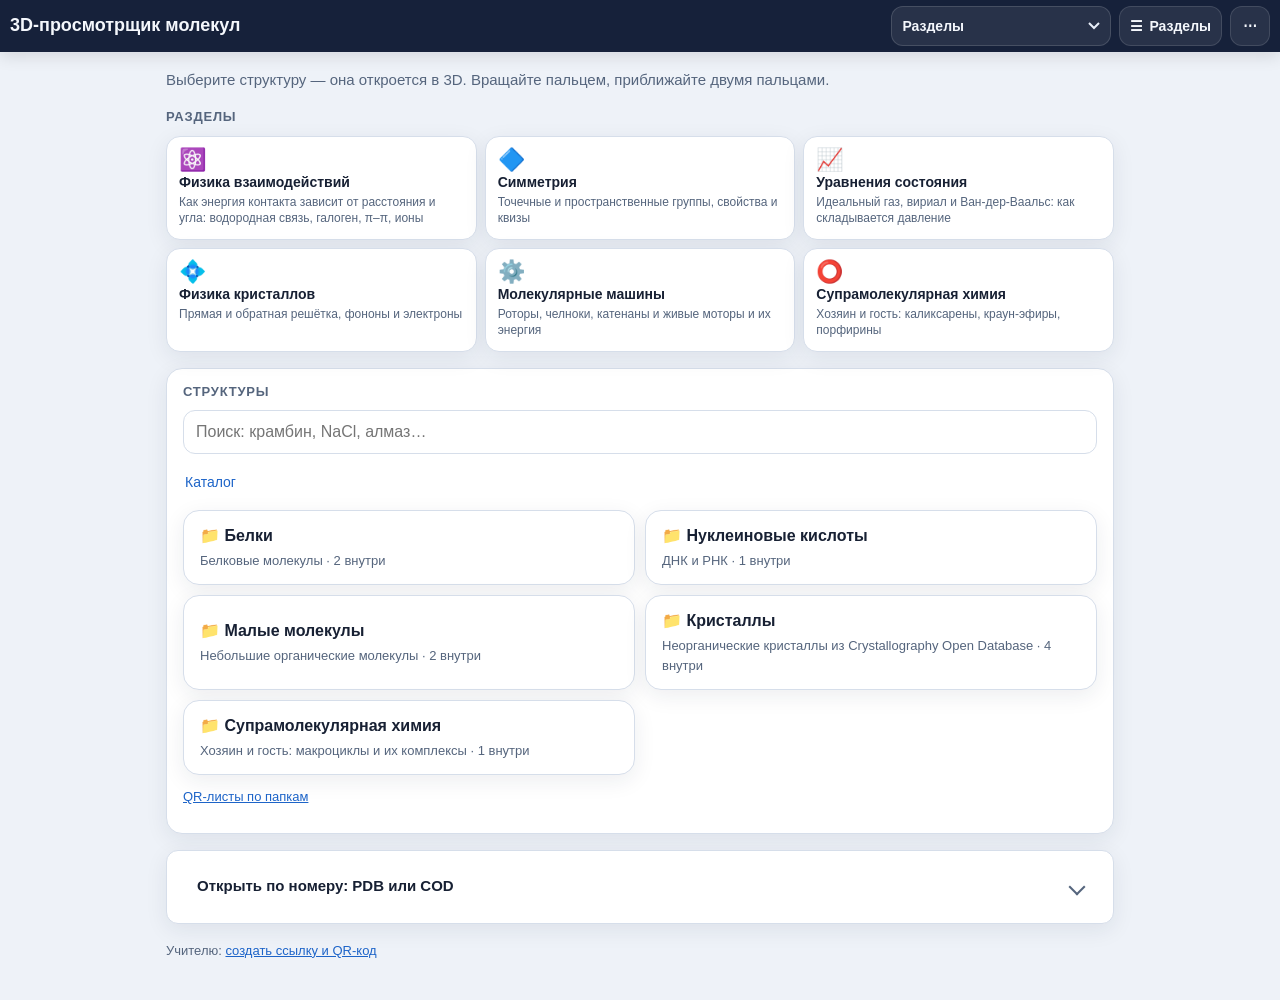
==== commit 8f50d841: "Supramolecular chemistry → Crown ethers: two aligned structure sets (complexes 1:1 / sandwich, annul" ====
--- a/index.html
+++ b/index.html
@@ -91,6 +91,30 @@
   #catalog details.ui-fold > summary { font-size: 15px; }
   .idlabel { display: block; margin: 10px 0 0; font-size: 13px; color: var(--ui-muted); }
   #catalog .teach { margin-top: 18px; }
+  /* набор структур: отдельное меню «Выбор структуры» (не модальное: молекулу видно и можно вращать) */
+  #sheetSet { z-index: 12; max-height: 46vh; max-height: 46dvh; padding-bottom: calc(14px + var(--sb)); }
+  #sheetSet .sethead { display: flex; align-items: flex-start; gap: 8px; }
+  #sheetSet .sethead h3 { flex: 1; margin: 2px 0 2px; }
+  #sheetSet .x { border: 0; background: var(--ui-surface-2); color: var(--ui-fg); border-radius: 50%; width: 34px; height: 34px; font-size: 16px; cursor: pointer; flex: none; }
+  #setCur { font-weight: 600; font-size: 15px; margin: 2px 0; }
+  #setDesc { margin: 0 0 4px; }
+  #sheetSet h4 { margin: 10px 0 6px; }
+  #sheetSet .chip { padding: 8px 12px; }
+  .chip.na { border-style: dashed; opacity: .55; }
+  .setrow { padding: 8px 0; }
+  .setlist { flex-direction: column; align-items: stretch; }
+  .setlist .chip { text-align: left; }
+  #setTitleBtn { position: absolute; top: calc(54px + var(--st)); left: 60px; max-width: calc(100vw - 120px) !important; pointer-events: auto; border: 0; background: rgba(22,30,50,.55); color: #fff; font: 600 13px/1.2 var(--ui-font); padding: 6px 10px; border-radius: 14px; cursor: pointer; max-width: 100%; white-space: nowrap; overflow: hidden; text-overflow: ellipsis; }
+  html.setopen #viewer { height: calc(100dvh - var(--seth, 0px)); }
+  html.setopen #setTitleBtn { display: none; }
+  #sheetSet .chip { padding: 7px 11px; font-size: 13.5px; }
+  #setDesc { font-size: 12.5px; }
+  @media (min-width: 821px) {
+    #sheetSet { left: auto; right: 12px; bottom: calc(76px + var(--sb)); top: calc(64px + var(--st)); width: 340px; max-height: none; border-radius: 16px; box-shadow: 0 8px 30px rgba(0,0,0,.25); transform: translateX(110%); }
+    #sheetSet.open { transform: none; }
+    #sheetSet .grab { display: none; }
+    html.setopen #viewer { height: 100vh; height: 100dvh; width: calc(100vw - 364px); }
+  }
   /* круглая кнопка «← Каталог» поверх молекулы */
   a.round { text-decoration: none; pointer-events: auto; }
 </style>
@@ -112,11 +136,13 @@
 <div id="topbar">
   <a class="round" href="./" id="bHome" aria-label="← Каталог" title="← Каталог">←</a>
   <div id="title">Загрузка…</div>
+  <button type="button" id="setTitleBtn" class="hidden" aria-label="Выбор структуры"></button>
   <button class="round" id="bInfo" aria-label="Информация" title="Информация">i</button>
 </div>
 
 <nav id="toolbar">
   <button id="bStyle" data-lock><svg viewBox="0 0 24 24"><circle cx="6" cy="17" r="3"/><circle cx="18" cy="7" r="3"/><path d="M8.5 15.5l7-7"/></svg>Стиль</button>
+  <button id="bSet" class="hidden" type="button" aria-label="Выбор структуры"><svg viewBox="0 0 24 24"><rect x="3" y="4" width="18" height="4" rx="1.5"/><rect x="3" y="10" width="18" height="4" rx="1.5"/><rect x="3" y="16" width="18" height="4" rx="1.5"/></svg>Выбор</button>
   <button id="bMeas"><svg viewBox="0 0 24 24"><path d="M4 17l6-6 3 3 7-8"/><path d="M14 6h6v6"/></svg>Измерения</button>
   <button id="bReset"><svg viewBox="0 0 24 24"><path d="M3 12a9 9 0 1 0 3-6.7"/><path d="M3 4v5h5"/></svg>Сброс</button>
   <button id="bSpin"><svg viewBox="0 0 24 24"><path d="M21 12a9 9 0 1 1-3-6.7"/><path d="M21 4v5h-5"/></svg>Вращать</button>
@@ -136,6 +162,7 @@
   <h4>Ещё</h4>
   <label class="row">Поверхность <input type="checkbox" id="cSurf"></label>
   <label class="row">Тёмный фон <input type="checkbox" id="cDark"></label>
+  <div class="row">Тема сайта <button type="button" class="chip" data-ui-theme>Тема</button></div>
   <label class="row">Показать воду <input type="checkbox" id="cWater"></label>
   <label class="row">Показать водороды <input type="checkbox" id="cH"></label>
   <label class="row">Добавить недостающие H <input type="checkbox" id="cAddH"></label>
@@ -153,6 +180,16 @@
     <label class="row">Элементарная ячейка <input type="checkbox" id="cCell"></label>
     <div class="chips" id="chRep"></div>
   </div>
+</section>
+
+<section class="sheet" id="sheetSet" aria-label="Выбор структуры">
+  <div class="grab"></div>
+  <div class="sethead"><h3>Выбор структуры</h3><button type="button" class="x" id="setClose" aria-label="Закрыть">✕</button></div>
+  <div id="setCur"></div>
+  <p class="muted" id="setDesc"></p>
+  <div id="setMenu"></div>
+  <label class="row setrow hidden" id="setIonRow">Ион — шар ионного радиуса <input type="checkbox" id="cIon" checked></label>
+  <p class="muted hidden" id="setKeepNote" style="margin:8px 0 0">Все структуры наложены по атомам цикла: при переключении камера и масштаб не меняются.</p>
 </section>
 
 <section class="sheet" id="sheetMeas" aria-label="Измерения">
@@ -238,19 +275,20 @@
 <script>window.pako || document.write('<script src="https://cdn.jsdelivr.net/npm/pako@2.1.0/dist/pako.min.js"><\/script>')</script>
 <script src="assets/chem.js"></script>
 <script src="assets/core.js"></script>
+<script src="assets/set.js"></script>
 <script>
 (function () {
   'use strict';
   const $ = id => document.getElementById(id);
   const o = PV.parseParams();
-  let mv = null, loaded = null, info = null;
+  let mv = null, loaded = null, info = null, bgAuto = false;
 
   function toast(msg, ms) { const t = $('toast'); t.textContent = msg; t.classList.add('show'); clearTimeout(toast._t); toast._t = setTimeout(() => t.classList.remove('show'), ms || 2200); }
-  function openSheet(id) { closeSheets(); $(id).classList.add('open'); $('backdrop').classList.add('show'); }
-  function closeSheets() { document.querySelectorAll('.sheet.open').forEach(s => s.classList.remove('open')); $('backdrop').classList.remove('show'); }
+  function openSheet(id) { closeSheets(); setMenu(false); $(id).classList.add('open'); $('backdrop').classList.add('show'); }
+  function closeSheets() { document.querySelectorAll('.sheet.open:not(#sheetSet)').forEach(s => s.classList.remove('open')); $('backdrop').classList.remove('show'); }
   $('backdrop').onclick = closeSheets;
   // свайп вниз закрывает шторку
-  document.querySelectorAll('.sheet').forEach(s => { let y0 = null; s.addEventListener('touchstart', e => { y0 = s.scrollTop <= 0 ? e.touches[0].clientY : null; }, { passive: true }); s.addEventListener('touchend', e => { if (y0 != null && e.changedTouches[0].clientY - y0 > 70) closeSheets(); y0 = null; }, { passive: true }); });
+  document.querySelectorAll('.sheet').forEach(s => { let y0 = null; s.addEventListener('touchstart', e => { y0 = s.scrollTop <= 0 ? e.touches[0].clientY : null; }, { passive: true }); s.addEventListener('touchend', e => { if (y0 != null && e.changedTouches[0].clientY - y0 > 70) { if (s.id === 'sheetSet') setMenu(false); else closeSheets(); } y0 = null; }, { passive: true }); });
 
   // ---------- каталог (если ссылка без структуры) ----------
   let catalog = null, catPath = '';
@@ -315,6 +353,7 @@
     if (s.type === 'ccdc') return 'CCDC ' + (s.id || '');
     if (s.type === 'rcsb') return 'RCSB ' + (s.id || '');
     if (s.type === 'pubchem') return 'PubChem ' + (s.cid || '');
+    if (s.type === 'set') return s.items ? 'Набор · ' + s.items.length + ' структур' : 'Набор структур';
     return s.file || '';
   }
   function entryCard(e, withPath) {
@@ -366,10 +405,23 @@
     try { if (o.entry) await PV.applyCatalogEntry(o); }
     catch (e) { console.warn(e); showError(e); return; }
     if (!o.src) return showCatalog();
+    if (o.src.kind === 'set') return startSet();
+    // фон молекулы по умолчанию следует теме сайта; явный bg из ссылки или каталога важнее
+    bgAuto = !o.explicit.bg && String(o.bg).toLowerCase() === PV.DEFAULTS.bg;
+    if (bgAuto) o.bg = PV.themeBg();
     document.body.style.background = '#' + o.bg;
     try {
       loaded = await PV.loadSource(o.src, o);
       info = PV.parseHeader(loaded.text, loaded.fmt, loaded.name);
+      makeMV();
+      mv.load(loaded.text, loaded.fmt);
+      await finishLoad();
+    } catch (e) {
+      console.warn(e);
+      showError(e);
+    }
+  }
+  function makeMV() {
       mv = new PV.MolView($('viewer'), o);
       mv.onMeas = () => renderMeas();
       mv.onAtomClick = a => {
@@ -380,9 +432,13 @@
         if (a.partialCharge != null && isFinite(+a.partialCharge)) parts.push('· заряд ' + (+a.partialCharge).toFixed(2));
         toast(ELEM[a.elem] ? parts.join(' ') + ' — ' + ELEM[a.elem] : parts.join(' '));
       };
-      mv.load(loaded.text, loaded.fmt);
-      let entry = o.entryMeta || null;
-      if (!entry && (o.src.kind === 'repo' || o.src.cod)) {
+      mv.onDecorate = () => { if (SET && SET.ions) PVSet.ionStyle(mv, $('cIon').checked); };
+      return mv;
+  }
+  async function finishLoad() {
+      info = PV.parseHeader(loaded.text, loaded.fmt, loaded.name);
+      let entry = SET ? (loaded.entry || null) : (o.entryMeta || null);
+      if (!entry && !SET && (o.src.kind === 'repo' || o.src.cod)) {
         try {
           const j = await PV.loadIndex();
           const rel = (o.src.path || '').replace(/^\.\//, '').replace(/^structures\//, '');
@@ -395,16 +451,118 @@
         } catch (e) { /* каталог необязателен */ }
       }
       if (entry && entry.description) info.description = entry.description;
-      const title = o.title || (entry && entry.title) || PV.titleCase(info.compound[0] && info.title.length > 70 ? info.compound.join(', ') : info.title) || loaded.name;
-      $('title').textContent = title; document.title = title + ' — 3D';
+      if (SET && setItem && setItem.desc) info.description = setItem.desc;
+      let title = o.title || (entry && entry.title) || PV.titleCase(info.compound[0] && info.title.length > 70 ? info.compound.join(', ') : info.title) || loaded.name;
+      if (SET) title = setItem.title || title;
+      $('title').textContent = SET ? (o.title || SET.title || 'Набор структур') : title;
+      document.title = (SET ? $('title').textContent + ': ' + title : title) + ' — 3D';
       fillInfo(title);
       syncUI();
       $('overlay').classList.add('hide');
+  }
+
+  // ---------- набор структур (?set=…, #ms=…, запись каталога типа set) ----------
+  let SET = null, setState = null, setItem = null, homeView = null, setSeq = 0, setBase = {}, setApplied = [];
+  function setMenu(open) {
+    if (!SET) return;
+    $('sheetSet').classList.toggle('open', open);
+    document.documentElement.classList.toggle('setopen', open);
+    $('bSet').classList.toggle('on', open);
+    fitSetPad();
+  }
+  function fitSetPad() {
+    const open = $('sheetSet').classList.contains('open');
+    const phone = innerWidth <= 820;
+    const h = open && phone ? Math.round($('sheetSet').getBoundingClientRect().height) : 0;
+    document.documentElement.style.setProperty('--seth', h + 'px');
+  }
+  function renderSet() {
+    $('setCur').textContent = setItem.title;
+    $('setDesc').textContent = setItem.desc || '';
+    $('setDesc').classList.toggle('hidden', !setItem.desc);
+    $('setTitleBtn').textContent = setItem.title + ' ▾';
+    PVSet.renderMenu($('setMenu'), SET, setState, onSetPick);
+    $('setIonRow').classList.toggle('hidden', !SET.ions);
+    $('setKeepNote').classList.toggle('hidden', !SET.keep);
+    requestAnimationFrame(fitSetPad);
+  }
+  async function onSetPick(key, v) {
+    const want = Object.assign({}, setState, { [key]: v });
+    const it = PVSet.nearest(SET, want, key);
+    setState = Object.assign(want, it.sel);
+    if (it === setItem) { renderSet(); return; }
+    await showSetItem(it);
+  }
+  async function showSetItem(it) {
+    const my = ++setSeq;
+    setItem = it;
+    renderSet();
+    $('setMenu').setAttribute('aria-busy', 'true');
+    try {
+      const L = await PVSet.loadItem(SET, it);
+      if (my !== setSeq) return;
+      loaded = L;
+      // настройки записи каталога (например, «добавить H» у этанола) действуют только на эту структуру
+      for (const k of setApplied) mv.o[k] = setBase[k];
+      setApplied = [];
+      const ep = (L.entry && L.entry.params) || {};
+      for (const [k, v] of Object.entries(ep)) if (k in PV.DEFAULTS && !['view', 'meas', 'title', 'bg', 'spin', 'lock'].includes(k) && !o.explicit[k]) { mv.o[k] = String(v); setApplied.push(k); }
+      if (!mv.model) { mv.load(L.text, L.fmt); if (homeView) { mv.viewer.setView(homeView); mv.viewer.render(); } }
+      else mv.swap(L.text, L.fmt, !!SET.keep);
+      PVSet.ionStyle(mv, SET.ions && $('cIon').checked);
+      await finishLoad();
+      const pick = PVSet.pickString(SET, setState);
+      const q = new URLSearchParams(location.search);
+      if (SET.items.length > 1) { q.set('pick', pick); history.replaceState(null, '', '?' + q.toString().replace(/%2F/gi, '/').replace(/%3A/gi, ':').replace(/%2C/gi, ',') + location.hash); }
+      document.body.dataset.setItem = it.sel ? PVSet.pickString(SET, it.sel) : '';
+    } catch (e) {
+      console.warn(e);
+      toast('Не удалось открыть: ' + (e.message || e), 3500);
+    } finally { if (my === setSeq) $('setMenu').removeAttribute('aria-busy'); }
+  }
+  // начальный вид набора: масштаб по самой крупной структуре, центр — начало координат (центр цикла)
+  function makeHome() {
+    const v = mv.viewer.getView();
+    if (SET.keep && SET.path) { v[0] = 0; v[1] = 0; v[2] = 0; }
+    const tilt = SET.home && SET.home.tilt;
+    if (tilt != null) { const a = tilt * Math.PI / 360; v[4] = Math.sin(a); v[5] = 0; v[6] = 0; v[7] = Math.cos(a); }
+    return v;
+  }
+  async function startSet() {
+    bgAuto = !o.explicit.bg && String(o.bg).toLowerCase() === PV.DEFAULTS.bg;
+    try {
+      SET = await PVSet.loadDef(o.src);
+      for (const [k, v] of Object.entries(SET.params || {})) if (!o.explicit[k] && k in PV.DEFAULTS) { o[k] = String(v); if (k === 'bg') bgAuto = false; }
+      if (bgAuto) o.bg = PV.themeBg();
+      document.body.style.background = '#' + o.bg;
+      const init = PVSet.initialState(SET, o.pick);
+      setState = init.state;
+      $('bSet').classList.remove('hidden'); $('setTitleBtn').classList.remove('hidden');
+      makeMV();
+      setBase = Object.assign({}, mv.o);
+      setMenu(true);
+      if (SET.keep) {
+        const big = SET.items[SET.fitItem != null ? SET.fitItem : 0] || init.item;
+        const LB = await PVSet.loadItem(SET, big);
+        mv.load(LB.text, LB.fmt);
+        if (SET.keep && SET.path) mv.viewer.zoom(0.95);
+        homeView = makeHome();
+        mv.viewer.setView(homeView);
+        if (o.view) mv.setViewString(o.view);
+      }
+      await showSetItem(init.item);
+      if (!homeView) homeView = mv.viewer.getView();
+      if (o.meas && mv.model) { mv.o.meas = o.meas; }
     } catch (e) {
       console.warn(e);
       showError(e);
     }
   }
+  $('bSet').onclick = () => setMenu(!$('sheetSet').classList.contains('open'));
+  $('setTitleBtn').onclick = () => setMenu(true);
+  $('setClose').onclick = () => setMenu(false);
+  $('cIon').onchange = () => { if (!mv) return; mv.apply({}); syncUI(); };
+  window.addEventListener('resize', () => { if (SET) fitSetPad(); });
   const ELEM = { H: 'водород', C: 'углерод', N: 'азот', O: 'кислород', S: 'сера', P: 'фосфор', F: 'фтор', CL: 'хлор', Cl: 'хлор', BR: 'бром', Br: 'бром', I: 'иод', NA: 'натрий', Na: 'натрий', K: 'калий', MG: 'магний', Mg: 'магний', CA: 'кальций', Ca: 'кальций', FE: 'железо', Fe: 'железо', ZN: 'цинк', Zn: 'цинк', CU: 'медь', Cu: 'медь', MN: 'марганец', Mn: 'марганец', CO: 'кобальт', Co: 'кобальт', NI: 'никель', Ni: 'никель', SE: 'селен', Se: 'селен', B: 'бор', SI: 'кремний', Si: 'кремний' };
 
   function fillInfo(title) {
@@ -490,7 +648,35 @@
     document.body.style.background = '#' + mv.o.bg;
   }
   $('cSurf').onchange = e => { if (e.target.checked && mv.stats.atoms > 20000) toast('Поверхность для большой молекулы считается долго…', 3000); setTimeout(() => { mv.apply({ surface: e.target.checked ? '1' : '0' }); syncUI(); }, 30); };
-  $('cDark').onchange = e => { const bg = e.target.checked ? (PV.isDark(o.bg) ? o.bg : '111827') : (PV.isDark(o.bg) ? 'ffffff' : o.bg); mv.apply({ bg }); syncUI(); };
+  $('cDark').onchange = e => {
+    const cur = mv.o.bg;
+    const bg = e.target.checked ? (PV.isDark(cur) ? cur : PV.THEME_BG.dark) : (PV.isDark(cur) ? PV.THEME_BG.light : cur);
+    // ручной выбор; совпал с темой — снова «как тема»
+    bgAuto = bg === PV.themeBg();
+    mv.apply({ bg }); syncUI();
+  };
+  function onTheme() {
+    // ручной фон, совпавший с новой темой, снова становится «как тема»
+    if (!bgAuto && mv && mv.o.bg === PV.themeBg()) { bgAuto = true; return; }
+    if (!bgAuto) return;
+    const bg = PV.themeBg();
+    if (mv && mv.model && mv.o.bg !== bg) { mv.apply({ bg }); syncUI(); }
+    else if (!mv) o.bg = bg;
+  }
+  window.addEventListener('ui-theme', onTheme);
+  window.addEventListener('storage', e => {
+    if (e.key !== 'ui-theme' || (e.newValue !== 'dark' && e.newValue !== 'light')) return;
+    document.documentElement.setAttribute('data-theme', e.newValue); onTheme();
+  });
+  if (window.matchMedia) {
+    const mq = matchMedia('(prefers-color-scheme: dark)');
+    const sys = () => {
+      let saved = null; try { saved = localStorage.getItem('ui-theme'); } catch (err) { /* приватный режим */ }
+      if (saved === 'dark' || saved === 'light') return;
+      document.documentElement.setAttribute('data-theme', mq.matches ? 'dark' : 'light'); onTheme();
+    };
+    if (mq.addEventListener) mq.addEventListener('change', sys); else if (mq.addListener) mq.addListener(sys);
+  }
   $('cWater').onchange = e => mv.apply({ water: e.target.checked ? '1' : '0' });
   $('cH').onchange = e => mv.apply({ h: e.target.checked ? '1' : '0' });
   $('cAddH').onchange = e => { if (e.target.checked && mv.stats.atoms > 8000) toast('Большая структура: добавление H может занять время', 3000); mv.apply({ addh: e.target.checked ? '1' : '0' }); syncUI(); if (mv.hWarn) toast(mv.hWarn, 3200); };
@@ -578,7 +764,12 @@
     });
   }
   $('bInfo').onclick = () => mv && openSheet('sheetInfo');
-  $('bReset').onclick = () => { if (!mv) return; mv.reset(); toast('Вид сброшен'); };
+  $('bReset').onclick = () => {
+    if (!mv) return;
+    if (SET && SET.keep && homeView) { mv.viewer.setView(homeView); mv.viewer.render(); }
+    else mv.reset();
+    toast('Вид сброшен');
+  };
   $('bSpin').onclick = () => { if (!mv) return; mv.setSpin(!mv.spinning); syncUI(); };
   const SECTIONS = [
     ['interactions.html', '⚛️', 'Физика взаимодействий', 'Как энергия контакта зависит от расстояния и угла: водородная связь, галоген, π–π, ионы'],
@@ -619,7 +810,7 @@
   document.addEventListener('fullscreenchange', () => $('bFull').classList.toggle('on', !!document.fullscreenElement));
   window.addEventListener('orientationchange', () => setTimeout(() => mv && (mv.viewer.resize(), mv.viewer.render()), 300));
 
-  window.pdbViewer = { get mv() { return mv; }, get info() { return info; }, get loaded() { return loaded; } };
+  window.pdbViewer = { get mv() { return mv; }, get info() { return info; }, get loaded() { return loaded; }, get set() { return SET; }, get setState() { return setState; }, get setItem() { return setItem; }, pick: (k, v) => onSetPick(k, v), get homeView() { return homeView; } };
   start();
 })();
 </script>
--- a/assets/ui/theme.css
+++ b/assets/ui/theme.css
@@ -204,3 +204,15 @@
 /* overflow-x: hidden на body ломает position: sticky — clip режет так же, но не делает прокрутку */
 html.ui, html.ui body { overflow-x: clip; }
 html.ui .ui-bar { flex-wrap: nowrap; }
+
+/* ---------- выпадающие списки в цвет темы (iOS Safari рисует свой серый, пока appearance не снят) ---------- */
+html:not([data-theme]) { color-scheme: light dark; }
+html.ui select:not([multiple]):not([size]):not(.ui-jump) {
+  -webkit-appearance: none; appearance: none;
+  background-color: var(--ui-surface); color: var(--ui-fg);
+  background-image: url("data:image/svg+xml,%3Csvg xmlns='http://www.w3.org/2000/svg' width='12' height='8'%3E%3Cpath d='M1 1l5 5 5-5' stroke='%237d8aa0' stroke-width='2' fill='none'/%3E%3C/svg%3E");
+  background-repeat: no-repeat; background-position: right 10px center; background-size: 12px 8px;
+  padding-right: 30px;
+}
+html.ui select option, html.ui select optgroup { background-color: var(--ui-surface); color: var(--ui-fg); }
+html.ui .ui-bar select.ui-jump option { color: var(--ui-fg); background: var(--ui-surface); }
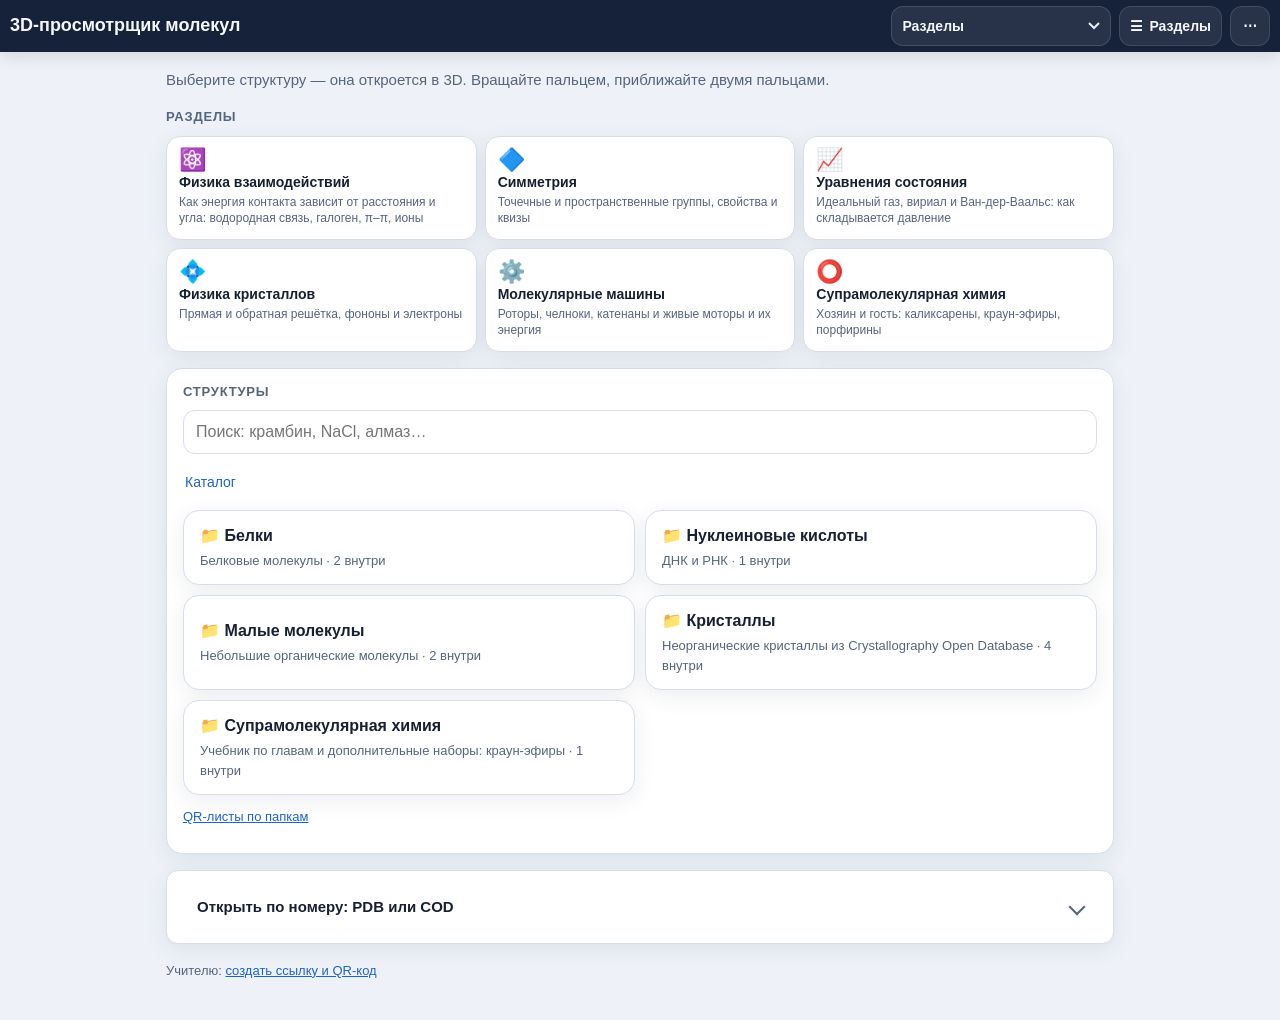
==== commit 5172f8c1: "Учебник «Супрамолекулярная химия»: 5 глав (Материалы главы / Задачи и тесты: 16/6, 9/14, 20/8, 55/16" ====
--- a/index.html
+++ b/index.html
@@ -115,6 +115,15 @@
     #sheetSet .grab { display: none; }
     html.setopen #viewer { height: 100vh; height: 100dvh; width: calc(100vw - 364px); }
   }
+  /* задача учебника: «Условие» / «Ответ» */
+  #taskBar { position: fixed; top: calc(54px + var(--st)); left: 50%; transform: translateX(-50%); z-index: 6; display: flex; gap: 4px; padding: 4px; border-radius: 14px; background: rgba(22,30,50,.72); backdrop-filter: blur(6px); -webkit-backdrop-filter: blur(6px); }
+  #taskBar button { border: 0; border-radius: 10px; min-height: 38px; padding: 0 16px; font: 600 14px/1 var(--ui-font); background: transparent; color: #fff; cursor: pointer; }
+  #taskBar button.on { background: #fff; color: #1d2433; }
+  #taskBar button.ans:not(.on) { background: #f59e0b; color: #1d2433; }
+  #taskText { margin: 2px 0 6px; padding: 10px 12px; border-radius: 12px; background: var(--ui-acc-soft); font-size: 14px; line-height: 1.4; white-space: pre-wrap; }
+  #taskText b { display: block; font-size: 12px; text-transform: uppercase; letter-spacing: .04em; color: var(--ui-muted); margin-bottom: 4px; }
+  #taskGate { max-width: 440px; }
+  #taskGate p { white-space: pre-wrap; text-align: left; }
   /* круглая кнопка «← Каталог» поверх молекулы */
   a.round { text-decoration: none; pointer-events: auto; }
 </style>
@@ -138,6 +147,10 @@
   <div id="title">Загрузка…</div>
   <button type="button" id="setTitleBtn" class="hidden" aria-label="Выбор структуры"></button>
   <button class="round" id="bInfo" aria-label="Информация" title="Информация">i</button>
+</div>
+<div id="taskBar" class="hidden" role="group" aria-label="Задача">
+  <button type="button" id="bCond" class="on">Условие</button>
+  <button type="button" id="bAns" class="ans">Ответ</button>
 </div>
 
 <nav id="toolbar">
@@ -185,6 +198,7 @@
 <section class="sheet" id="sheetSet" aria-label="Выбор структуры">
   <div class="grab"></div>
   <div class="sethead"><h3>Выбор структуры</h3><button type="button" class="x" id="setClose" aria-label="Закрыть">✕</button></div>
+  <div id="taskText" class="hidden"><b>Условие задачи</b><span></span></div>
   <div id="setCur"></div>
   <p class="muted" id="setDesc"></p>
   <div id="setMenu"></div>
@@ -227,7 +241,7 @@
   <dl id="iList"></dl>
   <h4>Управление</h4>
   <p class="muted" style="margin:0">Один палец — вращать. Два пальца: щипок — масштаб, параллельный сдвиг — панорама (можно сразу оба, как на карте). На компьютере: левая кнопка — вращать, колёсико — масштаб, правая кнопка или Ctrl+перетаскивание — панорама.</p>
-  <p style="margin:14px 0 0"><a href="./" id="lCatalog">Все структуры</a></p>
+  <p style="margin:14px 0 0" id="lCatalogRow"><a href="./" id="lCatalog">Все структуры</a></p>
 </section>
 
 <div id="toast"></div>
@@ -271,17 +285,31 @@
 <script src="assets/ui/ui.js"></script>
 <script src="assets/vendor/3Dmol-min.js"></script>
 <script>window.$3Dmol || document.write('<script src="https://cdn.jsdelivr.net/npm/3dmol@2.5.5/build/3Dmol-min.js"><\/script>')</script>
+<script src="assets/3dmol-direct.js"></script>
 <script src="assets/vendor/pako.min.js"></script>
 <script>window.pako || document.write('<script src="https://cdn.jsdelivr.net/npm/pako@2.1.0/dist/pako.min.js"><\/script>')</script>
 <script src="assets/chem.js"></script>
 <script src="assets/core.js"></script>
 <script src="assets/set.js"></script>
+<script src="assets/book.js"></script>
 <script>
 (function () {
   'use strict';
   const $ = id => document.getElementById(id);
   const o = PV.parseParams();
   let mv = null, loaded = null, info = null, bgAuto = false;
+  // Прямая ссылка на структуру, набор или рисунок: выхода в каталог и в разделы нет.
+  // Исключения: &nav=1 (ссылки из самого каталога) и &bk=… у рисунка, открытого со страницы учебника (назад — только к ней).
+  const QS = new URLSearchParams(location.search);
+  const NAV = QS.get('nav') === '1';
+  const BACK = window.PVBook ? PVBook.safeBack(QS.get('bk')) : '';
+  function lockNav() {
+    if (NAV) return;
+    if (BACK) { $('bHome').href = BACK; $('bHome').title = '← К рисункам главы'; $('bHome').setAttribute('aria-label', '← К рисункам главы'); $('lCatalog').href = BACK; $('lCatalog').textContent = 'Все рисунки главы'; }
+    else { $('bHome').remove(); $('lCatalogRow').remove(); }
+    $('bSecs').remove();
+    document.body.dataset.locked = '1';
+  }
 
   function toast(msg, ms) { const t = $('toast'); t.textContent = msg; t.classList.add('show'); clearTimeout(toast._t); toast._t = setTimeout(() => t.classList.remove('show'), ms || 2200); }
   function openSheet(id) { closeSheets(); setMenu(false); $(id).classList.add('open'); $('backdrop').classList.add('show'); }
@@ -334,8 +362,9 @@
       a.onclick = () => { catPath = f.path; history.replaceState(null, '', '?folder=' + encodeURIComponent(f.path)); renderCatalog(); };
       box.appendChild(a);
     }
+    if (node.book) bookCards(box);
     for (const e of node.entries || []) box.appendChild(entryCard(e, false));
-    if (!(node.folders || []).length && !(node.entries || []).length) box.innerHTML = '<div class="muted">В этой папке пока пусто.</div>';
+    if (!(node.folders || []).length && !(node.entries || []).length && !node.book) box.innerHTML = '<div class="muted">В этой папке пока пусто.</div>';
     $('qrRow').innerHTML = '';
     if (catPath) {
       const a = document.createElement('a');
@@ -347,6 +376,26 @@
       $('qrRow').appendChild(a);
     }
   }
+  // главы учебника (structures/_book/book.json) — карточки-ссылки на страницы для учеников book.html
+  async function bookCards(box) {
+    const head = document.createElement('div'); head.style.display = 'contents'; box.prepend(head);
+    try {
+      const book = await PVBook.loadBook();
+      const card = (href, title, desc, tag) => {
+        const a = document.createElement('a'); a.className = 'card bookcard'; a.href = href;
+        a.innerHTML = '<b></b><span></span>';
+        a.querySelector('b').textContent = title; a.querySelector('span').textContent = desc;
+        if (tag) { const t = document.createElement('div'); t.className = 'tag'; t.textContent = tag; a.appendChild(t); }
+        return a;
+      };
+      const n = sec => book.chapters.reduce((s, c) => s + (c[sec] || []).filter(PVBook.visibleToStudents).length, 0);
+      head.appendChild(card(PVBook.bookHref(), '📖 Учебник «' + (book.title || '') + '» — все главы', 'Страница для учеников: только готовые 3D-рисунки', n('materials') + ' рисунков · ' + n('tasks') + ' задач'));
+      for (const ch of book.chapters) {
+        const m = (ch.materials || []).filter(PVBook.visibleToStudents).length, t = (ch.tasks || []).filter(PVBook.visibleToStudents).length;
+        head.appendChild(card(PVBook.bookHref(ch.n), '📖 Глава ' + ch.n + '. ' + ch.title, 'Материалы главы и задачи', m + ' рисунков · ' + t + ' задач'));
+      }
+    } catch (e) { console.warn(e); }
+  }
   function sourceTag(e) {
     const s = e.source || {};
     if (s.type === 'cod') return 'COD ' + (s.id || '');
@@ -357,7 +406,7 @@
     return s.file || '';
   }
   function entryCard(e, withPath) {
-    const a = document.createElement('a'); a.className = 'card'; a.href = entryHref(e);
+    const a = document.createElement('a'); a.className = 'card'; a.href = entryHref(e) + '&nav=1';
     a.innerHTML = '<b></b><span></span>';
     a.querySelector('b').textContent = e.title || e.slug;
     const bits = [];
@@ -397,14 +446,15 @@
       box.appendChild(document.createElement('p')).appendChild(a);
     }
     const p = document.createElement('p');
-    const back = document.createElement('a'); back.className = 'btn sec'; back.href = './'; back.textContent = 'Открыть список структур';
-    p.appendChild(back); box.appendChild(p);
+    const back = document.createElement('a'); back.className = 'btn sec'; back.href = BACK || './'; back.textContent = BACK ? 'К рисункам главы' : 'Открыть список структур';
+    if (NAV || BACK) { p.appendChild(back); box.appendChild(p); }
     $('overlay').innerHTML = ''; $('overlay').appendChild(box); $('overlay').classList.remove('hide');
   }
   async function start() {
     try { if (o.entry) await PV.applyCatalogEntry(o); }
-    catch (e) { console.warn(e); showError(e); return; }
+    catch (e) { console.warn(e); lockNav(); showError(e); return; }
     if (!o.src) return showCatalog();
+    lockNav();
     if (o.src.kind === 'set') return startSet();
     // фон молекулы по умолчанию следует теме сайта; явный bg из ссылки или каталога важнее
     bgAuto = !o.explicit.bg && String(o.bg).toLowerCase() === PV.DEFAULTS.bg;
@@ -476,10 +526,26 @@
     const h = open && phone ? Math.round($('sheetSet').getBoundingClientRect().height) : 0;
     document.documentElement.style.setProperty('--seth', h + 'px');
   }
+  // есть ли что показать в меню: переключатели, подпись рисунка или условие задачи
+  function setMenuUseful() {
+    if (!SET.figure) return true;
+    const many = PVSet.visible(SET, setState).some(c => !c.hidden && (c.type === 'toggle' || (c.options || []).length > 1));
+    return many || !!(SET.description || (SET.task && SET.task.text) || setItem.desc);
+  }
   function renderSet() {
+    const desc = setItem.desc || (SET.figure ? SET.description || '' : '');
     $('setCur').textContent = setItem.title;
-    $('setDesc').textContent = setItem.desc || '';
-    $('setDesc').classList.toggle('hidden', !setItem.desc);
+    $('setDesc').textContent = desc;
+    $('setDesc').classList.toggle('hidden', !desc);
+    if (SET.task) {
+      const ans = setState.part === 'a';
+      $('bCond').classList.toggle('on', !ans); $('bAns').classList.toggle('on', ans);
+      $('bCond').setAttribute('aria-pressed', String(!ans)); $('bAns').setAttribute('aria-pressed', String(ans));
+      document.body.dataset.part = ans ? 'answer' : 'condition';
+    }
+    const useful = setMenuUseful();
+    $('bSet').classList.toggle('hidden', !useful);
+    $('setTitleBtn').classList.toggle('hidden', !useful || !!SET.task);
     $('setTitleBtn').textContent = setItem.title + ' ▾';
     PVSet.renderMenu($('setMenu'), SET, setState, onSetPick);
     $('setIonRow').classList.toggle('hidden', !SET.ions);
@@ -509,7 +575,6 @@
       for (const [k, v] of Object.entries(ep)) if (k in PV.DEFAULTS && !['view', 'meas', 'title', 'bg', 'spin', 'lock'].includes(k) && !o.explicit[k]) { mv.o[k] = String(v); setApplied.push(k); }
       if (!mv.model) { mv.load(L.text, L.fmt); if (homeView) { mv.viewer.setView(homeView); mv.viewer.render(); } }
       else mv.swap(L.text, L.fmt, !!SET.keep);
-      PVSet.ionStyle(mv, SET.ions && $('cIon').checked);
       await finishLoad();
       const pick = PVSet.pickString(SET, setState);
       const q = new URLSearchParams(location.search);
@@ -532,6 +597,16 @@
     bgAuto = !o.explicit.bg && String(o.bg).toLowerCase() === PV.DEFAULTS.bg;
     try {
       SET = await PVSet.loadDef(o.src);
+      if (SET.task) {
+        // ответ открывается только кнопкой: «part» из ссылки не действует
+        o.pick = String(o.pick || '').split(',').filter(x => x && !/^part[:=]/.test(x)).join(',');
+        $('taskBar').classList.remove('hidden');
+        $('sheetSet').querySelector('.sethead h3').textContent = 'Задача';
+        $('bCond').classList.toggle('hidden', !SET.task.hasCond);
+        $('bAns').classList.toggle('hidden', !SET.task.hasAns);
+        if (SET.task.text) { $('taskText').querySelector('span').textContent = SET.task.text; $('taskText').classList.remove('hidden'); }
+        if (!SET.task.hasCond) { await taskGate(); o.pick = 'part:a' + (o.pick ? ',' + o.pick : ''); }
+      }
       for (const [k, v] of Object.entries(SET.params || {})) if (!o.explicit[k] && k in PV.DEFAULTS) { o[k] = String(v); if (k === 'bg') bgAuto = false; }
       if (bgAuto) o.bg = PV.themeBg();
       document.body.style.background = '#' + o.bg;
@@ -540,7 +615,8 @@
       $('bSet').classList.remove('hidden'); $('setTitleBtn').classList.remove('hidden');
       makeMV();
       setBase = Object.assign({}, mv.o);
-      setMenu(true);
+      setItem = init.item;
+      if (setMenuUseful()) setMenu(true);
       if (SET.keep) {
         const big = SET.items[SET.fitItem != null ? SET.fitItem : 0] || init.item;
         const LB = await PVSet.loadItem(SET, big);
@@ -558,6 +634,20 @@
       showError(e);
     }
   }
+  // задача без структуры-условия: сначала текст, структура — по кнопке «Показать ответ»
+  function taskGate() {
+    return new Promise(res => {
+      const box = document.createElement('div'); box.id = 'taskGate';
+      const h = document.createElement('h3'); h.textContent = SET.title || 'Задача';
+      const p = document.createElement('p'); p.textContent = SET.task.text || SET.description || 'Решите задачу, затем откройте ответ.';
+      const b = document.createElement('button'); b.type = 'button'; b.className = 'btn'; b.id = 'bGateAns'; b.textContent = 'Показать ответ';
+      b.onclick = () => { $('overlay').innerHTML = '<div><div class="spinner"></div><div id="ovText">Загружаю структуру…</div></div>'; res(); };
+      box.append(h, p, b);
+      $('overlay').innerHTML = ''; $('overlay').appendChild(box); $('overlay').classList.remove('hide');
+    });
+  }
+  $('bCond').onclick = () => SET && setState && setState.part !== 'c' && onSetPick('part', 'c');
+  $('bAns').onclick = () => SET && setState && setState.part !== 'a' && onSetPick('part', 'a');
   $('bSet').onclick = () => setMenu(!$('sheetSet').classList.contains('open'));
   $('setTitleBtn').onclick = () => setMenu(true);
   $('setClose').onclick = () => setMenu(false);
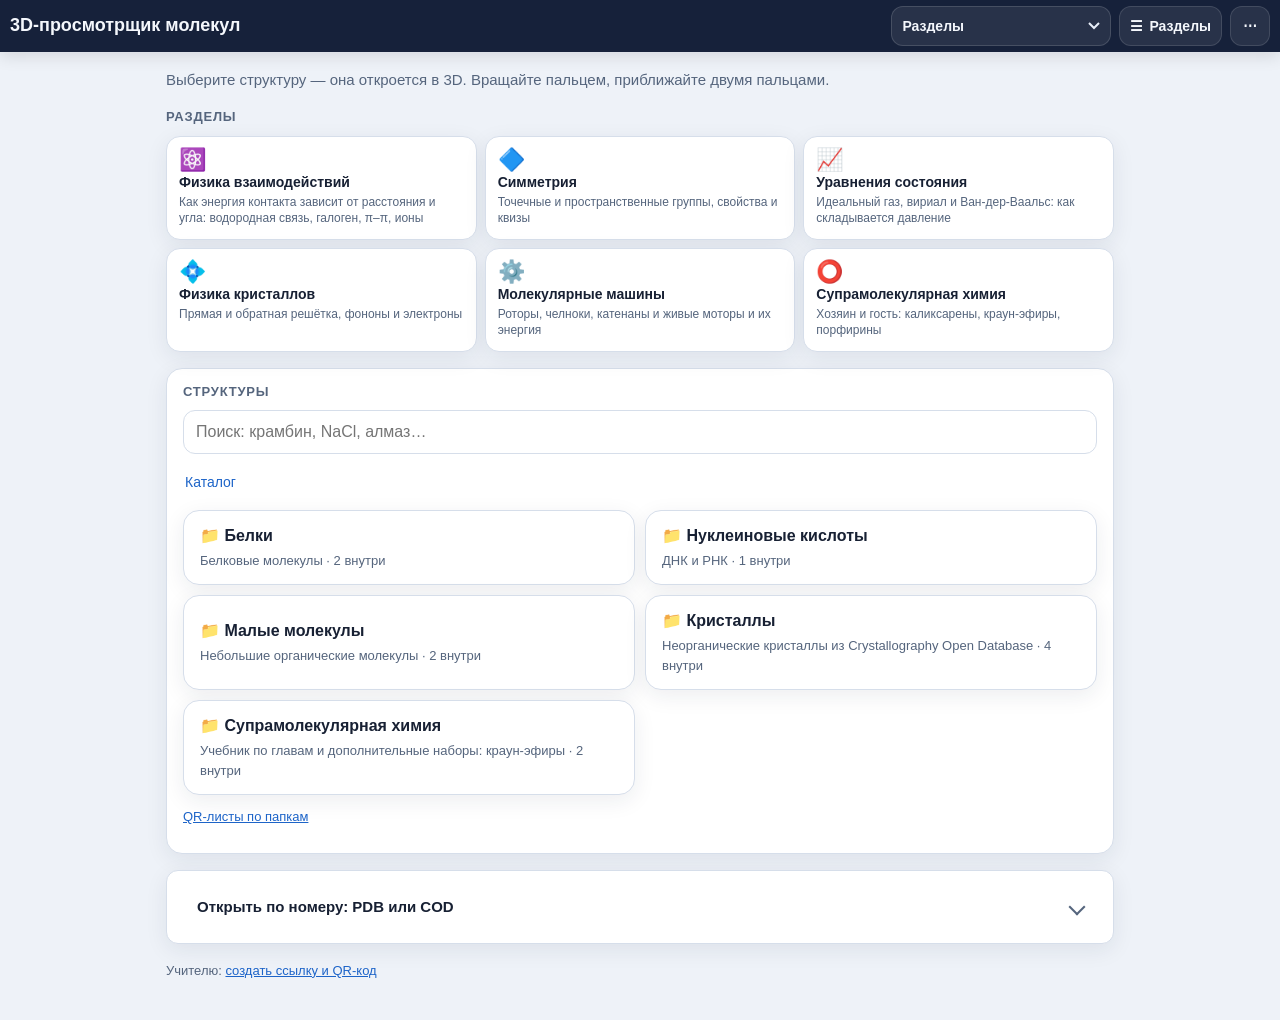
==== commit 287b2dee: "Каталог: учебник — подпапка «Учебник „Супрамолекулярная химия“» (главы → разделы → готовые рисунки, " ====
--- a/index.html
+++ b/index.html
@@ -297,6 +297,8 @@
   'use strict';
   const $ = id => document.getElementById(id);
   const o = PV.parseParams();
+  // ?fig= разбирается и здесь: если браузер взял из кэша старый core.js, рисунок всё равно откроется, а не каталог
+  { const f = new URLSearchParams(location.search).get('fig'); if (f && !o.entry && !(o.src && o.src.fig)) o.src = { kind: 'set', fig: f }; }
   let mv = null, loaded = null, info = null, bgAuto = false;
   // Прямая ссылка на структуру, набор или рисунок: выхода в каталог и в разделы нет.
   // Исключения: &nav=1 (ссылки из самого каталога) и &bk=… у рисунка, открытого со страницы учебника (назад — только к ней).
@@ -362,9 +364,8 @@
       a.onclick = () => { catPath = f.path; history.replaceState(null, '', '?folder=' + encodeURIComponent(f.path)); renderCatalog(); };
       box.appendChild(a);
     }
-    if (node.book) bookCards(box);
     for (const e of node.entries || []) box.appendChild(entryCard(e, false));
-    if (!(node.folders || []).length && !(node.entries || []).length && !node.book) box.innerHTML = '<div class="muted">В этой папке пока пусто.</div>';
+    if (!(node.folders || []).length && !(node.entries || []).length) box.innerHTML = '<div class="muted">В этой папке пока пусто.</div>';
     $('qrRow').innerHTML = '';
     if (catPath) {
       const a = document.createElement('a');
@@ -376,32 +377,13 @@
       $('qrRow').appendChild(a);
     }
   }
-  // главы учебника (structures/_book/book.json) — карточки-ссылки на страницы для учеников book.html
-  async function bookCards(box) {
-    const head = document.createElement('div'); head.style.display = 'contents'; box.prepend(head);
-    try {
-      const book = await PVBook.loadBook();
-      const card = (href, title, desc, tag) => {
-        const a = document.createElement('a'); a.className = 'card bookcard'; a.href = href;
-        a.innerHTML = '<b></b><span></span>';
-        a.querySelector('b').textContent = title; a.querySelector('span').textContent = desc;
-        if (tag) { const t = document.createElement('div'); t.className = 'tag'; t.textContent = tag; a.appendChild(t); }
-        return a;
-      };
-      const n = sec => book.chapters.reduce((s, c) => s + (c[sec] || []).filter(PVBook.visibleToStudents).length, 0);
-      head.appendChild(card(PVBook.bookHref(), '📖 Учебник «' + (book.title || '') + '» — все главы', 'Страница для учеников: только готовые 3D-рисунки', n('materials') + ' рисунков · ' + n('tasks') + ' задач'));
-      for (const ch of book.chapters) {
-        const m = (ch.materials || []).filter(PVBook.visibleToStudents).length, t = (ch.tasks || []).filter(PVBook.visibleToStudents).length;
-        head.appendChild(card(PVBook.bookHref(ch.n), '📖 Глава ' + ch.n + '. ' + ch.title, 'Материалы главы и задачи', m + ' рисунков · ' + t + ' задач'));
-      }
-    } catch (e) { console.warn(e); }
-  }
   function sourceTag(e) {
     const s = e.source || {};
     if (s.type === 'cod') return 'COD ' + (s.id || '');
     if (s.type === 'ccdc') return 'CCDC ' + (s.id || '');
     if (s.type === 'rcsb') return 'RCSB ' + (s.id || '');
     if (s.type === 'pubchem') return 'PubChem ' + (s.cid || '');
+    if (s.type === 'fig') return /t\d+$/.test(s.id || '') ? 'Задача учебника' : 'Рисунок учебника';
     if (s.type === 'set') return s.items ? 'Набор · ' + s.items.length + ' структур' : 'Набор структур';
     return s.file || '';
   }
@@ -453,7 +435,13 @@
   async function start() {
     try { if (o.entry) await PV.applyCatalogEntry(o); }
     catch (e) { console.warn(e); lockNav(); showError(e); return; }
-    if (!o.src) return showCatalog();
+    if (!o.src) {
+      // ссылка с параметрами, которые эта версия не поняла, — не каталог, а сообщение
+      const SRC = ['fig', 'e', 'set', 'pdb', 'file', 'cod', 'ccdc', 'url', 'id', 'cid'];
+      const extra = [...new URLSearchParams(location.search).keys()].filter(k => SRC.includes(k));
+      if (extra.length) { lockNav(); return showError(new Error('Ссылка не распознана. Обновите страницу (потяните вниз), чтобы загрузить новую версию сайта.')); }
+      return showCatalog();
+    }
     lockNav();
     if (o.src.kind === 'set') return startSet();
     // фон молекулы по умолчанию следует теме сайта; явный bg из ссылки или каталога важнее
@@ -596,6 +584,7 @@
   async function startSet() {
     bgAuto = !o.explicit.bg && String(o.bg).toLowerCase() === PV.DEFAULTS.bg;
     try {
+      if (o.src.fig && !o.src.def) o.src.def = await PVBook.figureDef(o.src.fig);
       SET = await PVSet.loadDef(o.src);
       if (SET.task) {
         // ответ открывается только кнопкой: «part» из ссылки не действует
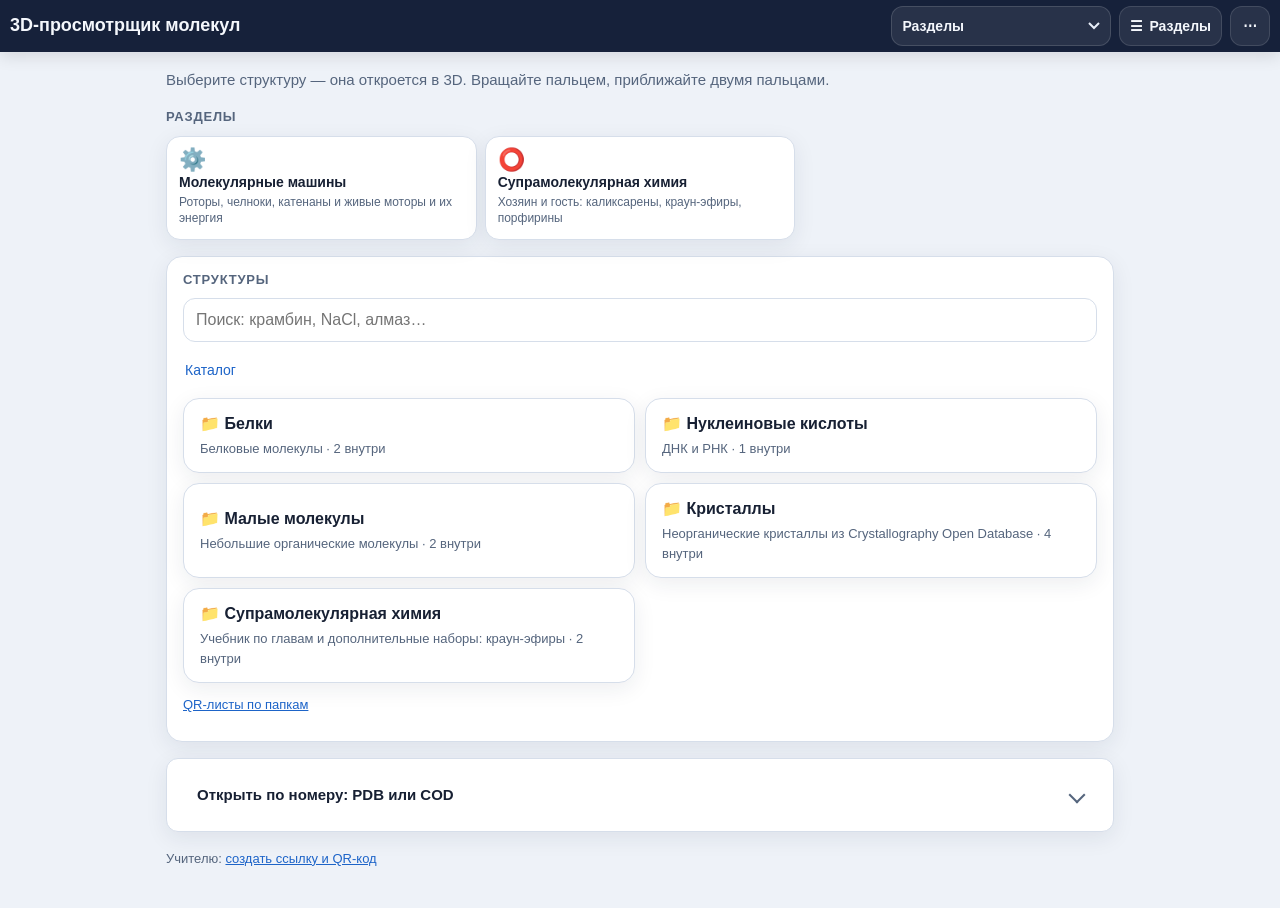
==== commit 1e3309f9: "Каталог учеников: видны только «Супрамолекулярная химия» и «Молекулярные машины»; «Физика взаимодейс" ====
--- a/index.html
+++ b/index.html
@@ -169,6 +169,12 @@
 <section class="sheet" id="sheetStyle" aria-label="Вид">
   <div class="grab"></div>
   <h3>Вид молекулы</h3>
+  <div id="maeBox" class="hidden">
+    <h4>Сцена Maestro</h4>
+    <div class="chips" id="chMaeStyle"></div>
+    <div class="chips" id="chMaeCol" style="margin-top:6px"></div>
+    <p class="muted" id="maeNote" style="margin:6px 0 0;font-size:12.5px"></p>
+  </div>
   <h4>Стиль</h4><div class="chips" id="chStyle"></div>
   <h4>Цвет</h4><div class="chips" id="chColor"></div>
   <h4>Подписи</h4><div class="chips" id="chLabels"></div>
@@ -282,6 +288,7 @@
   </div>
 </div>
 
+<script src="assets/sections.js"></script>
 <script src="assets/ui/ui.js"></script>
 <script src="assets/vendor/3Dmol-min.js"></script>
 <script>window.$3Dmol || document.write('<script src="https://cdn.jsdelivr.net/npm/3dmol@2.5.5/build/3Dmol-min.js"><\/script>')</script>
@@ -289,6 +296,7 @@
 <script src="assets/vendor/pako.min.js"></script>
 <script>window.pako || document.write('<script src="https://cdn.jsdelivr.net/npm/pako@2.1.0/dist/pako.min.js"><\/script>')</script>
 <script src="assets/chem.js"></script>
+<script src="assets/mae.js"></script>
 <script src="assets/core.js"></script>
 <script src="assets/set.js"></script>
 <script src="assets/book.js"></script>
@@ -655,6 +663,7 @@
     if (info.method) rows.push(['Метод', PV.titleCase(info.method)]);
     if (info.resolution) rows.push(['Разрешение', info.resolution]);
     rows.push(['Атомов', st.atoms.toLocaleString('ru-RU') + (st.water ? ' (из них воды: ' + st.water + ')' : '')]);
+    if (st.zob) rows.push(['Связи нулевого порядка', st.zob + ' (пунктир, как в Maestro)']);
     if (st.aminoacids) rows.push(['Аминокислот', st.aminoacids]);
     if (st.nucleotides) rows.push(['Нуклеотидов', st.nucleotides + '+']);
     if (st.chains.length && st.isMacro) rows.push(['Цепи', st.chains.join(', ')]);
@@ -678,7 +687,10 @@
     for (const [k, label] of Object.entries(dict)) {
       if (filter && !filter(k)) continue;
       const b = document.createElement('button'); b.className = 'chip'; b.textContent = label; b.dataset.k = k;
-      b.onclick = () => { mv.apply({ [key]: k }); syncUI(); };
+      b.onclick = () => {
+        const extra = mv.scene ? (key === 'style' ? { msc: '0' } : key === 'color' ? { mcol: '0' } : {}) : {};
+        mv.apply(Object.assign({ [key]: k }, extra)); syncUI();
+      };
       box.appendChild(b);
     }
   }
@@ -688,8 +700,15 @@
     chips('chColor', PV.COLORS, 'color', k => k !== 'auto' && ((k !== 'chain' && k !== 'ss') || st.isMacro));
     chips('chLabels', PV.LABELS, 'labels', k => k !== 'res' || st.isMacro);
     const es = mv.effectiveStyle(), ec = mv.effectiveColor(es);
-    $('chStyle').querySelectorAll('.chip').forEach(c => c.classList.toggle('sel', c.dataset.k === es));
-    $('chColor').querySelectorAll('.chip').forEach(c => c.classList.toggle('sel', c.dataset.k === ec));
+    const maeSt = !!(mv.scene && mv.o.msc !== '0'), maeCo = !!(mv.scene && mv.o.mcol !== '0' && ec === 'element');
+    $('chStyle').querySelectorAll('.chip').forEach(c => c.classList.toggle('sel', !maeSt && c.dataset.k === es));
+    $('chColor').querySelectorAll('.chip').forEach(c => c.classList.toggle('sel', !maeCo && c.dataset.k === ec));
+    $('maeBox').classList.toggle('hidden', !mv.scene);
+    if (mv.scene) {
+      chipSet('chMaeStyle', { mae: 'Стиль из Maestro', std: 'Стандартный стиль' }, maeSt ? 'mae' : 'std', v => mv.apply({ msc: v === 'mae' ? '1' : '0' }));
+      chipSet('chMaeCol', { mae: 'Цвета из Maestro', std: 'Стандартные цвета' }, maeCo ? 'mae' : 'std', v => mv.apply(v === 'mae' ? { mcol: '1', color: 'auto' } : { mcol: '0' }));
+      $('maeNote').textContent = mv.stats.zob ? 'Связи нулевого порядка (пунктир): ' + mv.stats.zob : '';
+    }
     $('chLabels').querySelectorAll('.chip').forEach(c => c.classList.toggle('sel', c.dataset.k === mv.o.labels));
     $('cSurf').checked = PV.isOn(mv.o.surface) || ['vdw', 'ms', 'sas'].includes(mv.o.surface);
     $('cDark').checked = PV.isDark(mv.o.bg);
@@ -850,16 +869,11 @@
     toast('Вид сброшен');
   };
   $('bSpin').onclick = () => { if (!mv) return; mv.setSpin(!mv.spinning); syncUI(); };
-  const SECTIONS = [
-    ['interactions.html', '⚛️', 'Физика взаимодействий', 'Как энергия контакта зависит от расстояния и угла: водородная связь, галоген, π–π, ионы'],
-    ['symmetry.html', '🔷', 'Симметрия', 'Точечные и пространственные группы, свойства и квизы'],
-    ['eos.html', '📈', 'Уравнения состояния', 'Идеальный газ, вириал и Ван-дер-Ваальс: как складывается давление'],
-    ['lattice.html', '💠', 'Физика кристаллов', 'Прямая и обратная решётка, фононы и электроны'],
-    ['machines.html', '⚙️', 'Молекулярные машины', 'Роторы, челноки, катенаны и живые моторы и их энергия'],
-    ['supra.html', '⭕', 'Супрамолекулярная химия', 'Хозяин и гость: каликсарены, краун-эфиры, порфирины']
-  ];
+  // список и флаг hidden — в assets/sections.js; скрытые разделы ученикам не показываются (их ссылки работают)
+  const SECTIONS = (window.PVSections ? PVSections.visible() : []).map(s => [s.href, s.icon, s.title, s.desc]);
   function fillSections(box) {
     if (!box || box.childElementCount) return;
+    if (!SECTIONS.length && box.id === 'secHome') { const sec = $('secSections'); if (sec) sec.hidden = true; return; }
     SECTIONS.forEach(s => {
       const a = document.createElement('a');
       a.className = 'seccard';
--- a/assets/ui/theme.css
+++ b/assets/ui/theme.css
@@ -216,3 +216,4 @@
 }
 html.ui select option, html.ui select optgroup { background-color: var(--ui-surface); color: var(--ui-fg); }
 html.ui .ui-bar select.ui-jump option { color: var(--ui-fg); background: var(--ui-surface); }
+.ui-pop a .ui-hid { margin-left: auto; font-size: 11px; font-weight: 600; color: var(--ui-muted); border: 1px solid var(--ui-line); border-radius: 999px; padding: 1px 7px; }
